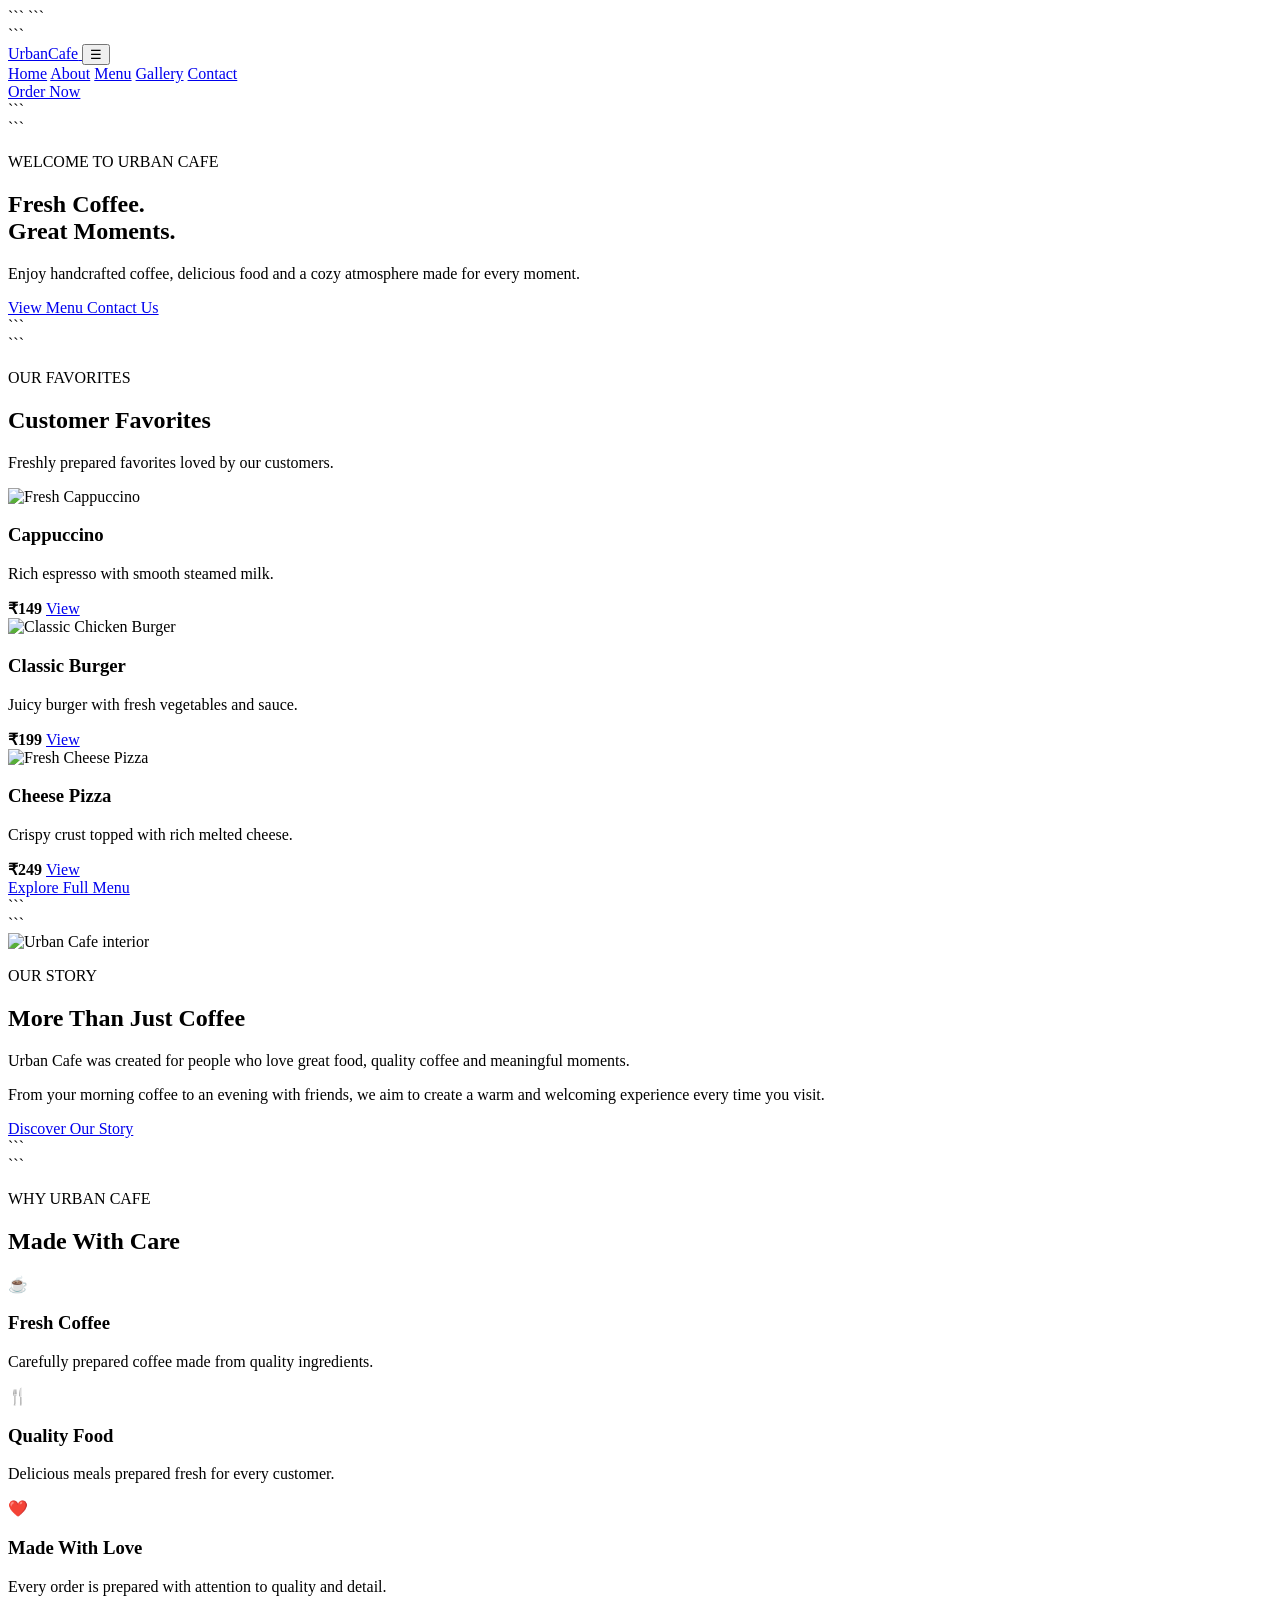
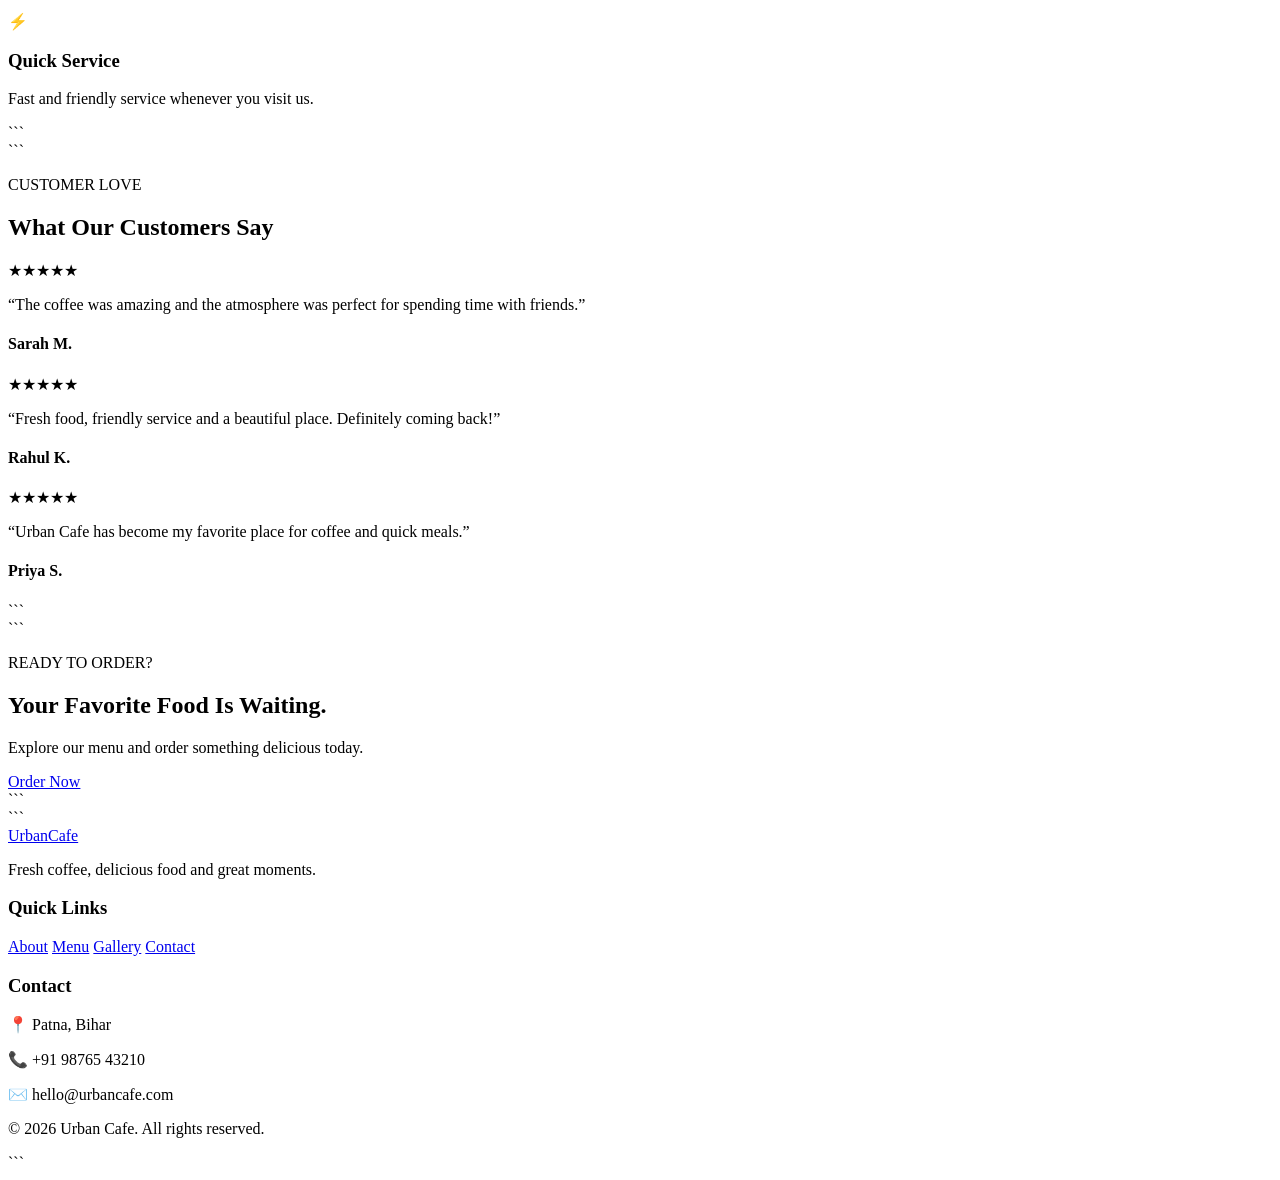
==== index.html @ 661bd41a "Initial Urban Cafe website" ====
<!DOCTYPE html>

<html lang="en">

<head>

```
<meta charset="UTF-8">

<meta name="viewport" content="width=device-width, initial-scale=1.0">

<meta name="description"
      content="Urban Cafe - Fresh coffee, delicious food and great moments. Explore our menu and order your favorite food.">

<meta name="keywords"
      content="cafe, coffee shop, restaurant, food, coffee, urban cafe">

<meta name="author" content="Urban Cafe">

<title>Urban Cafe | Fresh Coffee & Great Food</title>

<link rel="stylesheet" href="css/style.css">
```

</head>

<body>

<!-- =========================
     HEADER
========================= -->

<header class="header">

```
<div class="container navbar">

    <a href="index.html" class="logo">
        Urban<span>Cafe</span>
    </a>

    <button class="menu-toggle" id="menu-toggle">
    ☰
</button>

    <nav class="nav" id="main-nav">

        <a href="index.html">Home</a>

        <a href="about.html">About</a>

        <a href="menu.html">Menu</a>

        <a href="gallery.html">Gallery</a>

        <a href="contact.html">Contact</a>

    </nav>


    <a href="order.html" class="order-btn">
        Order Now
    </a>

</div>
```

</header>

<!-- =========================
     MAIN
========================= -->

<main>

<!-- =========================
     HERO
========================= -->

<section class="hero">

```
<div class="container hero-content">

    <div class="hero-text">

        <p class="subtitle">
            WELCOME TO URBAN CAFE
        </p>


        <h1>
            Fresh Coffee.
            <br>
            Great Moments.
        </h1>


        <p>
            Enjoy handcrafted coffee, delicious food
            and a cozy atmosphere made for every moment.
        </p>


        <div class="hero-buttons">

            <a href="menu.html" class="primary-btn">
                View Menu
            </a>

            <a href="contact.html" class="secondary-btn">
                Contact Us
            </a>

        </div>

    </div>

</div>
```

</section>

<!-- =========================
     FEATURED PRODUCTS
========================= -->

<section class="section">

```
<div class="container">

    <div class="section-heading">

        <p class="section-subtitle">
            OUR FAVORITES
        </p>

        <h2>
            Customer Favorites
        </h2>

        <p>
            Freshly prepared favorites loved by our customers.
        </p>

    </div>


    <div class="product-grid">


        <!-- Product 1 -->

        <article class="product-card">

            <div class="product-image">

                <img
                    src="images/coffee.jpg"
                    alt="Fresh Cappuccino"
                >

            </div>


            <div class="product-content">

                <h3>
                    Cappuccino
                </h3>

                <p>
                    Rich espresso with smooth steamed milk.
                </p>

                <div class="product-bottom">

                    <strong>
                        ₹149
                    </strong>

                    <a href="menu.html">
                        View
                    </a>

                </div>

            </div>

        </article>



        <!-- Product 2 -->

        <article class="product-card">

            <div class="product-image">

                <img
                    src="images/burger.jpg"
                    alt="Classic Chicken Burger"
                >

            </div>


            <div class="product-content">

                <h3>
                    Classic Burger
                </h3>

                <p>
                    Juicy burger with fresh vegetables and sauce.
                </p>

                <div class="product-bottom">

                    <strong>
                        ₹199
                    </strong>

                    <a href="menu.html">
                        View
                    </a>

                </div>

            </div>

        </article>



        <!-- Product 3 -->

        <article class="product-card">

            <div class="product-image">

                <img
                    src="images/pizza.jpg"
                    alt="Fresh Cheese Pizza"
                >

            </div>


            <div class="product-content">

                <h3>
                    Cheese Pizza
                </h3>

                <p>
                    Crispy crust topped with rich melted cheese.
                </p>

                <div class="product-bottom">

                    <strong>
                        ₹249
                    </strong>

                    <a href="menu.html">
                        View
                    </a>

                </div>

            </div>

        </article>


    </div>


    <div class="center-button">

        <a href="menu.html" class="primary-dark-btn">
            Explore Full Menu
        </a>

    </div>

</div>
```

</section>

<!-- =========================
     ABOUT
========================= -->

<section class="about-section">

```
<div class="container about-grid">


    <div class="about-image">

        <img
            src="images/about-cafe.jpg"
            alt="Urban Cafe interior"
        >

    </div>


    <div class="about-content">

        <p class="section-subtitle">
            OUR STORY
        </p>

        <h2>
            More Than Just Coffee
        </h2>

        <p>
            Urban Cafe was created for people who love
            great food, quality coffee and meaningful moments.
        </p>

        <p>
            From your morning coffee to an evening with friends,
            we aim to create a warm and welcoming experience
            every time you visit.
        </p>


        <a href="about.html" class="primary-dark-btn">
            Discover Our Story
        </a>

    </div>

</div>
```

</section>

<!-- =========================
     WHY CHOOSE US
========================= -->

<section class="section">

```
<div class="container">


    <div class="section-heading">

        <p class="section-subtitle">
            WHY URBAN CAFE
        </p>

        <h2>
            Made With Care
        </h2>

    </div>


    <div class="features-grid">


        <div class="feature-card">

            <div class="feature-icon">
                ☕
            </div>

            <h3>
                Fresh Coffee
            </h3>

            <p>
                Carefully prepared coffee made from
                quality ingredients.
            </p>

        </div>



        <div class="feature-card">

            <div class="feature-icon">
                🍴
            </div>

            <h3>
                Quality Food
            </h3>

            <p>
                Delicious meals prepared fresh
                for every customer.
            </p>

        </div>



        <div class="feature-card">

            <div class="feature-icon">
                ❤️
            </div>

            <h3>
                Made With Love
            </h3>

            <p>
                Every order is prepared with attention
                to quality and detail.
            </p>

        </div>



        <div class="feature-card">

            <div class="feature-icon">
                ⚡
            </div>

            <h3>
                Quick Service
            </h3>

            <p>
                Fast and friendly service whenever
                you visit us.
            </p>

        </div>


    </div>

</div>
```

</section>

<!-- =========================
     TESTIMONIALS
========================= -->

<section class="testimonial-section">

```
<div class="container">


    <div class="section-heading">

        <p class="section-subtitle">
            CUSTOMER LOVE
        </p>

        <h2>
            What Our Customers Say
        </h2>

    </div>


    <div class="testimonial-grid">


        <article class="testimonial-card">

            <div class="stars">
                ★★★★★
            </div>

            <p>
                “The coffee was amazing and the atmosphere
                was perfect for spending time with friends.”
            </p>

            <h4>
                Sarah M.
            </h4>

        </article>



        <article class="testimonial-card">

            <div class="stars">
                ★★★★★
            </div>

            <p>
                “Fresh food, friendly service and a beautiful
                place. Definitely coming back!”
            </p>

            <h4>
                Rahul K.
            </h4>

        </article>



        <article class="testimonial-card">

            <div class="stars">
                ★★★★★
            </div>

            <p>
                “Urban Cafe has become my favorite place
                for coffee and quick meals.”
            </p>

            <h4>
                Priya S.
            </h4>

        </article>


    </div>

</div>
```

</section>

<!-- =========================
     CTA
========================= -->

<section class="cta-section">

```
<div class="container cta-content">

    <p class="section-subtitle">
        READY TO ORDER?
    </p>

    <h2>
        Your Favorite Food Is Waiting.
    </h2>

    <p>
        Explore our menu and order something delicious today.
    </p>

    <a href="order.html" class="primary-btn">
        Order Now
    </a>

</div>
```

</section>

</main>

<!-- =========================
     FOOTER
========================= -->

<footer class="footer">

```
<div class="container footer-grid">


    <div>

        <a href="index.html" class="logo">
            Urban<span>Cafe</span>
        </a>

        <p>
            Fresh coffee, delicious food and great moments.
        </p>

    </div>


    <div>

        <h3>
            Quick Links
        </h3>

        <a href="about.html">About</a>

        <a href="menu.html">Menu</a>

        <a href="gallery.html">Gallery</a>

        <a href="contact.html">Contact</a>

    </div>


    <div>

        <h3>
            Contact
        </h3>

        <p>
            📍 Patna, Bihar
        </p>

        <p>
            📞 +91 98765 43210
        </p>

        <p>
            ✉️ hello@urbancafe.com
        </p>

    </div>


</div>


<div class="footer-bottom">

    <p>
        © 2026 Urban Cafe. All rights reserved.
    </p>

</div>
```

</footer>

<script src="js/main.js"></script>

</body>

</html>
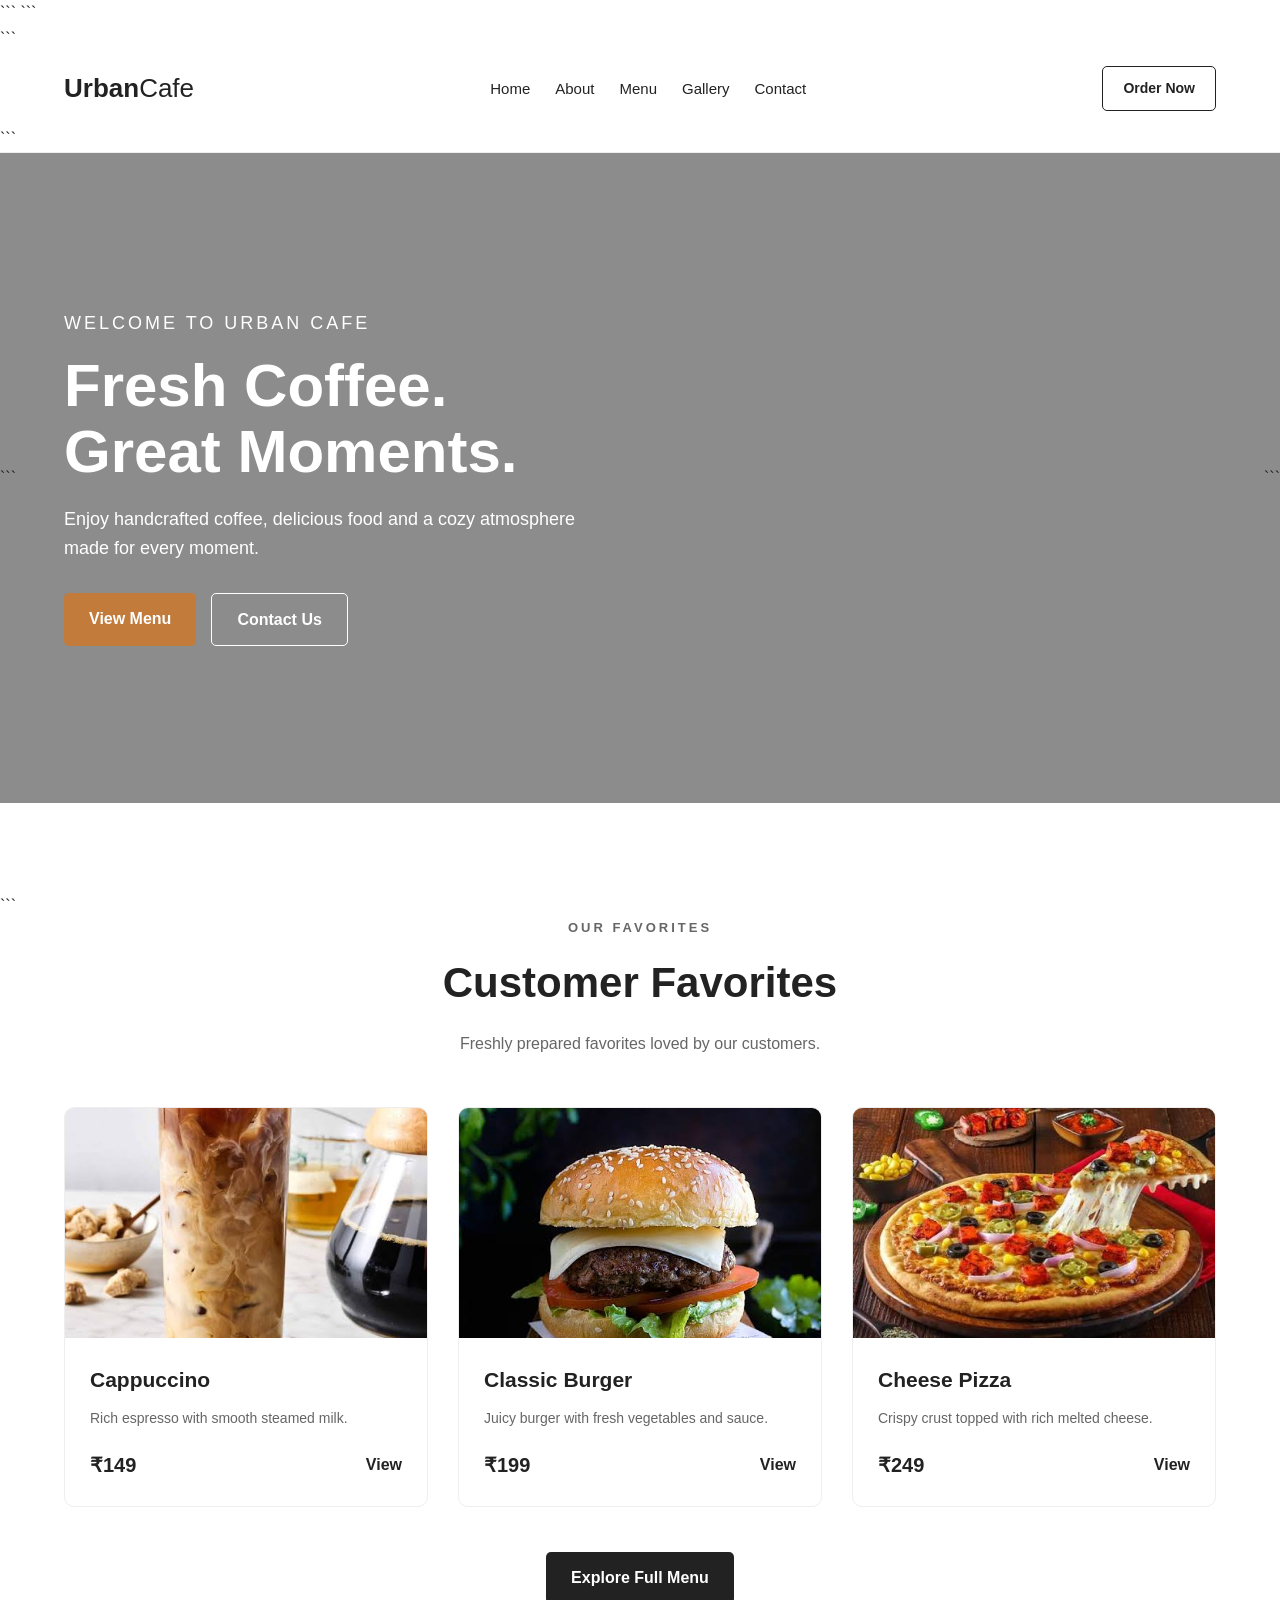
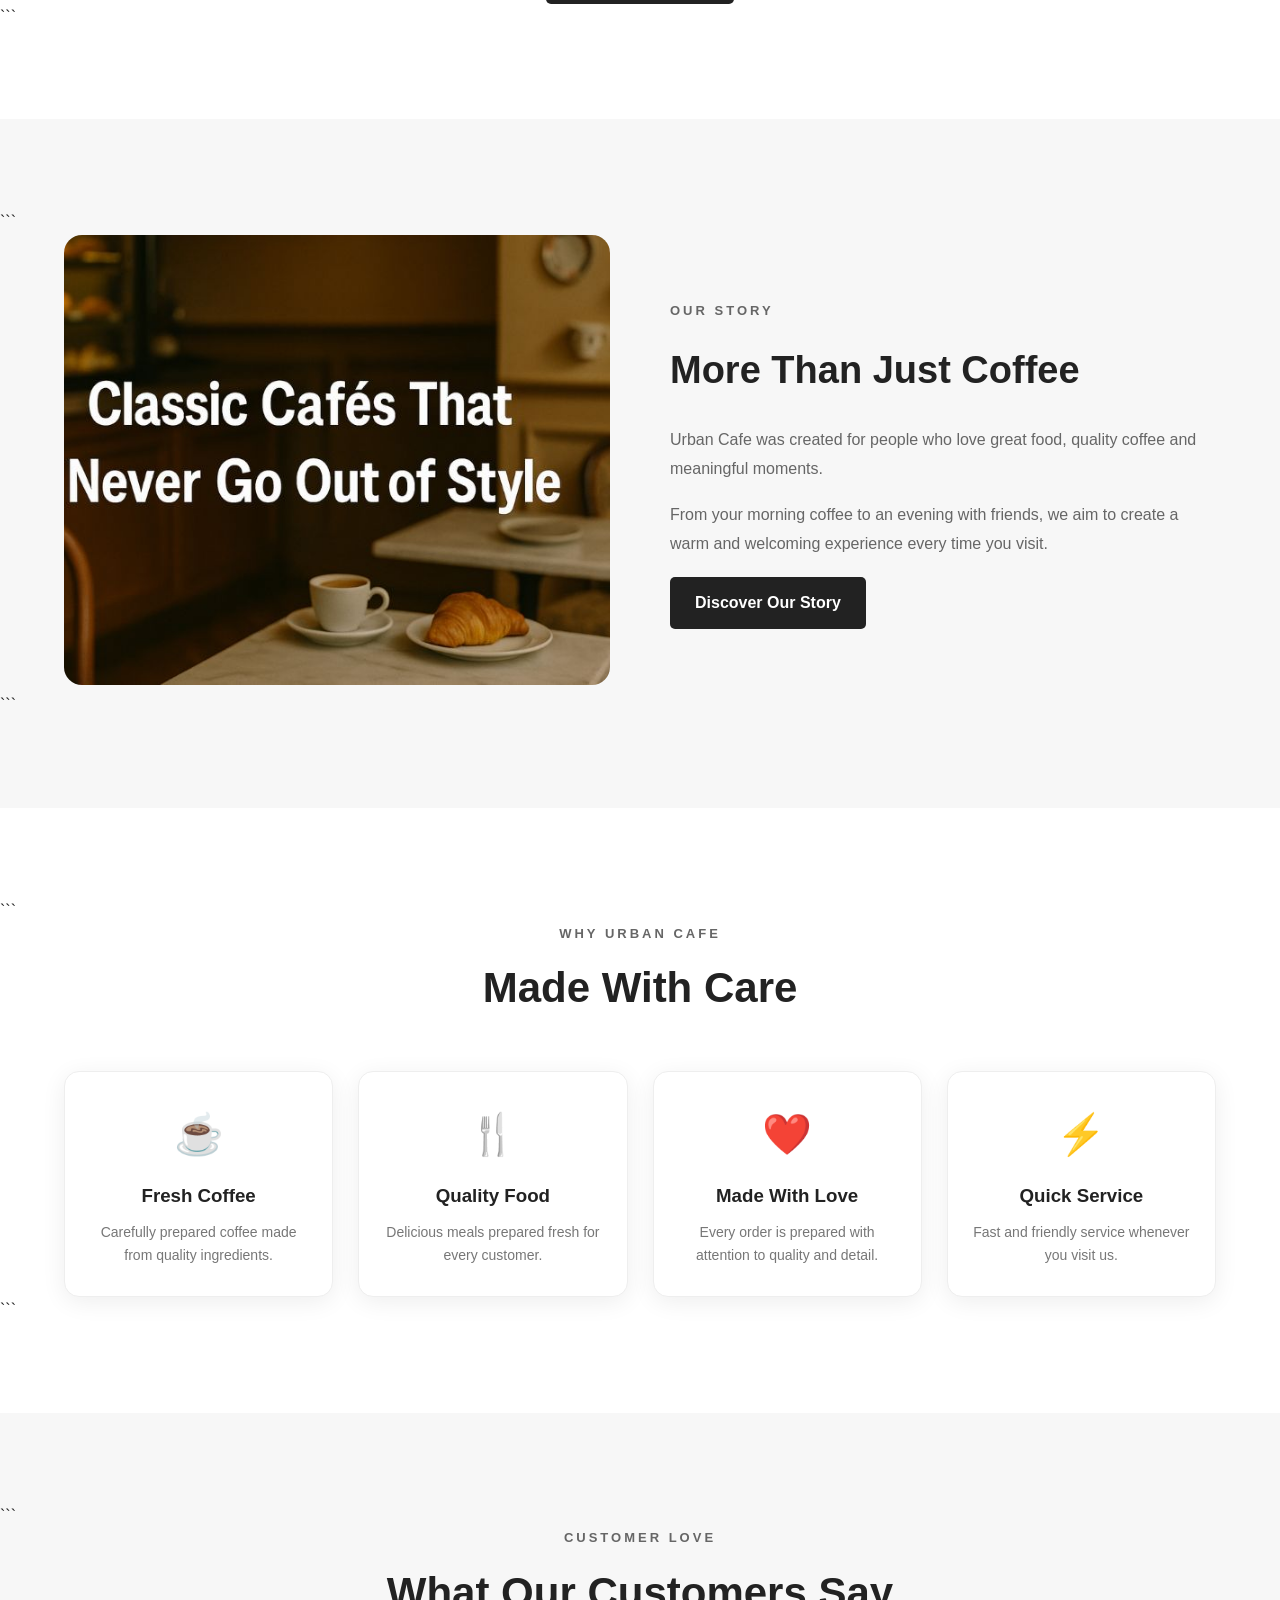
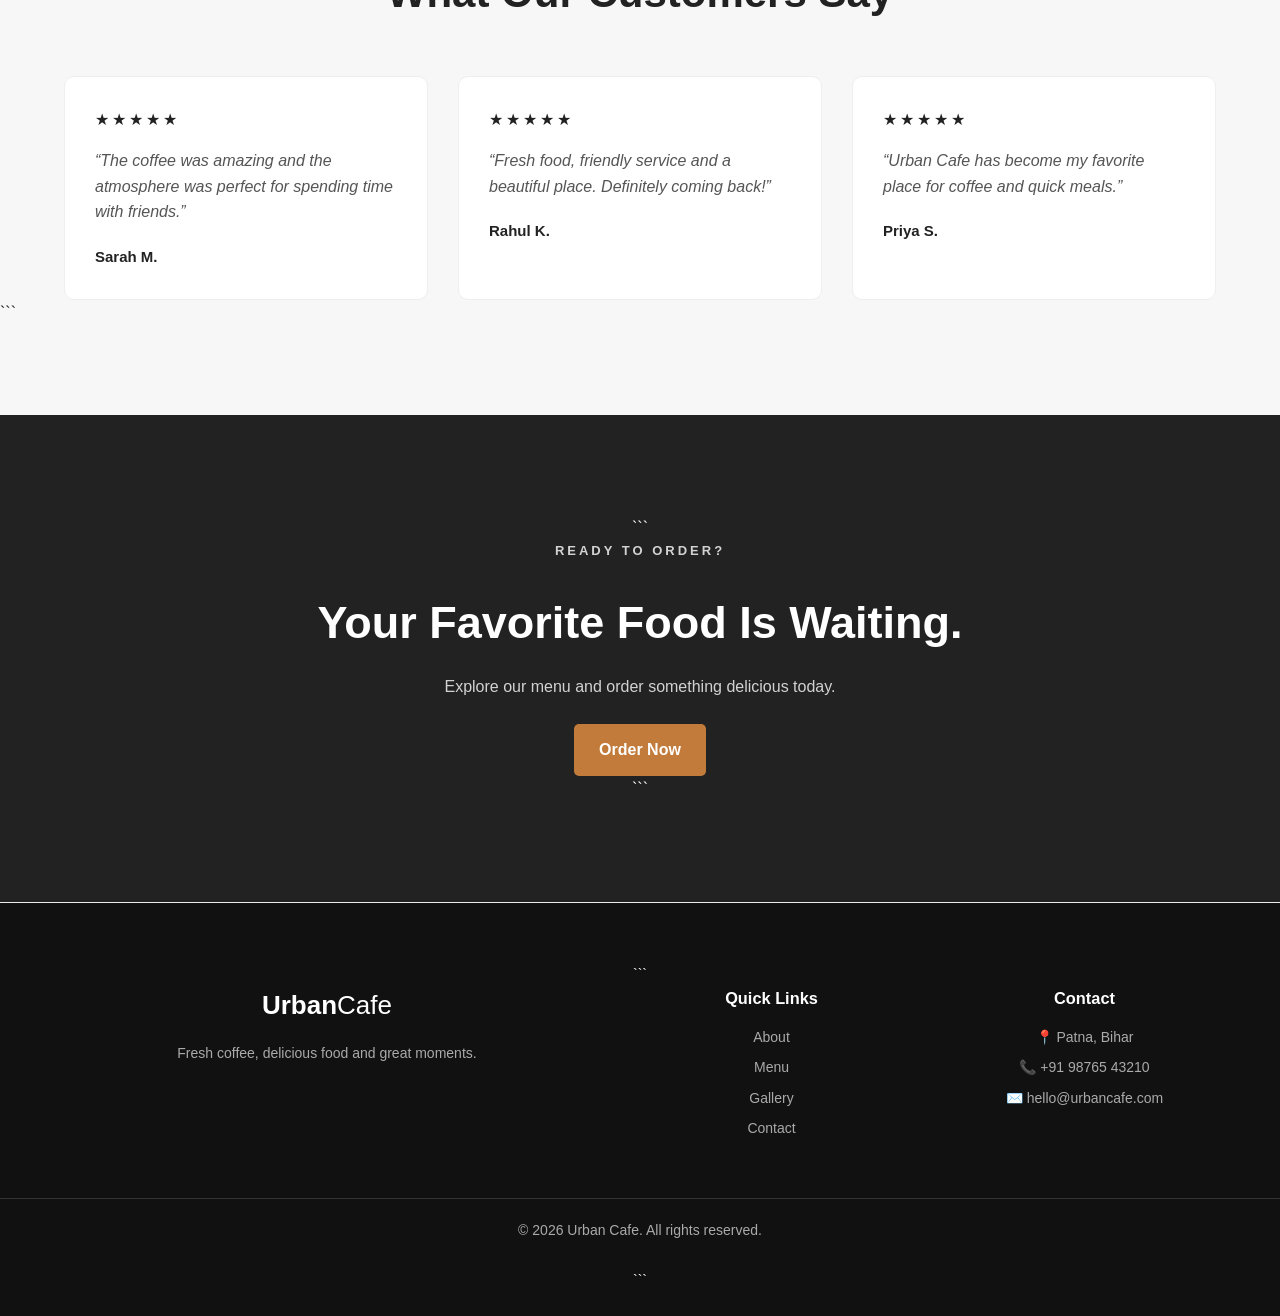
==== commit 36664a69: "Fix CSS and image paths" ====
--- a/index.html
+++ b/index.html
@@ -19,7 +19,7 @@
 
 <title>Urban Cafe | Fresh Coffee & Great Food</title>
 
-<link rel="stylesheet" href="css/style.css">
+<link rel="stylesheet" href="CSS/style.css">
 ```
 
 </head>
@@ -157,7 +157,7 @@
             <div class="product-image">
 
                 <img
-                    src="images/coffee.jpg"
+                    src="Images/coffee.jpg"
                     alt="Fresh Cappuccino"
                 >
 
@@ -199,7 +199,7 @@
             <div class="product-image">
 
                 <img
-                    src="images/burger.jpg"
+                    src="Images/burger.jpg"
                     alt="Classic Chicken Burger"
                 >
 
@@ -241,7 +241,7 @@
             <div class="product-image">
 
                 <img
-                    src="images/pizza.jpg"
+                    src="Images/pizza.jpg"
                     alt="Fresh Cheese Pizza"
                 >
 
@@ -304,7 +304,7 @@
     <div class="about-image">
 
         <img
-            src="images/about-cafe.jpg"
+            src="Images/about-cafe.jpg"
             alt="Urban Cafe interior"
         >
 
--- a/CSS/style.css
+++ b/CSS/style.css
@@ -0,0 +1,1897 @@
+/* =========================
+   RESET
+========================= */
+
+* {
+    margin: 0;
+    padding: 0;
+    box-sizing: border-box;
+}
+
+html {
+    scroll-behavior: smooth;
+}
+
+body {
+    font-family: Arial, sans-serif;
+    background: #fff;
+    color: #222;
+    line-height: 1.6;
+}
+
+a {
+    text-decoration: none;
+    color: inherit;
+}
+
+
+/* =========================
+   CONTAINER
+========================= */
+
+.container {
+    width: 90%;
+    max-width: 1200px;
+    margin: auto;
+}
+
+
+/* =========================
+   HEADER
+========================= */
+
+.header {
+    width: 100%;
+    background: #ffffff;
+    border-bottom: 1px solid #eeeeee;
+}
+
+.navbar {
+    min-height: 75px;
+
+    display: flex;
+    align-items: center;
+    justify-content: space-between;
+    gap: 30px;
+}
+
+
+/* LOGO */
+
+.logo {
+    font-size: 26px;
+    font-weight: 700;
+}
+
+.logo span {
+    font-weight: 400;
+}
+
+
+/* NAVIGATION */
+
+.nav {
+    display: flex;
+    gap: 25px;
+}
+
+.nav a {
+    font-size: 15px;
+    transition: 0.3s;
+}
+
+.nav a:hover {
+    opacity: 0.6;
+}
+
+
+/* ORDER BUTTON */
+
+.order-btn {
+    padding: 10px 20px;
+    border: 1px solid #222;
+    border-radius: 5px;
+
+    font-size: 14px;
+    font-weight: 600;
+
+    transition: 0.3s;
+}
+
+.order-btn:hover {
+    background: #222;
+    color: #fff;
+}
+
+
+/* =========================
+   HERO
+========================= */
+
+.hero {
+    min-height: 650px;
+
+    display: flex;
+    align-items: center;
+
+    background:
+        linear-gradient(
+            rgba(0, 0, 0, 0.45),
+            rgba(0, 0, 0, 0.45)
+        ),
+        url("../images/hero.jpg");
+
+    background-size: cover;
+    background-position: center;
+}
+
+.hero-content {
+    color: #fff;
+}
+
+.hero-text {
+    max-width: 650px;
+}
+
+.subtitle {
+    font-size: 14px;
+    letter-spacing: 3px;
+    margin-bottom: 15px;
+}
+
+.hero h1 {
+    font-size: 60px;
+    line-height: 1.1;
+    margin-bottom: 20px;
+}
+
+.hero p {
+    font-size: 18px;
+    max-width: 550px;
+}
+
+
+/* HERO BUTTONS */
+
+.hero-buttons {
+    margin-top: 30px;
+
+    display: flex;
+    gap: 15px;
+}
+
+.primary-btn,
+.secondary-btn {
+    display: inline-block;
+
+    padding: 13px 25px;
+
+    border-radius: 5px;
+
+    font-weight: 600;
+
+    transition: 0.3s;
+}
+
+.primary-btn {
+    background: #fff;
+    color: #222;
+}
+
+.secondary-btn {
+    border: 1px solid #fff;
+    color: #fff;
+}
+
+.primary-btn:hover {
+    opacity: 0.8;
+}
+
+.secondary-btn:hover {
+    background: #fff;
+    color: #222;
+}
+
+
+/* =========================
+   FOOTER
+========================= */
+
+.footer {
+    padding: 25px 0;
+
+    text-align: center;
+
+    border-top: 1px solid #eeeeee;
+
+    font-size: 14px;
+}
+
+
+/* =========================
+   MOBILE
+========================= */
+
+@media (max-width: 768px) {
+
+    .navbar {
+        flex-wrap: wrap;
+        padding: 15px 0;
+    }
+
+    .nav {
+        order: 3;
+        width: 100%;
+
+        justify-content: center;
+
+        gap: 15px;
+
+        flex-wrap: wrap;
+    }
+
+    .hero {
+        min-height: 550px;
+    }
+
+    .hero h1 {
+        font-size: 42px;
+    }
+
+    .hero p {
+        font-size: 16px;
+    }
+
+    .hero-buttons {
+        flex-direction: column;
+        align-items: flex-start;
+    }
+
+}
+
+/* =========================
+   GENERAL SECTIONS
+========================= */
+
+.section {
+    padding: 90px 0;
+}
+
+.section-heading {
+    text-align: center;
+    max-width: 650px;
+    margin: 0 auto 50px;
+}
+
+.section-subtitle {
+    font-size: 13px;
+    letter-spacing: 3px;
+    font-weight: 700;
+    margin-bottom: 10px;
+}
+
+.section-heading h2 {
+    font-size: 42px;
+    margin-bottom: 15px;
+}
+
+.section-heading p {
+    color: #666;
+}
+
+
+/* =========================
+   PRODUCTS
+========================= */
+
+.product-grid {
+    display: grid;
+
+    grid-template-columns: repeat(3, 1fr);
+
+    gap: 30px;
+}
+
+.product-card {
+    background: #fff;
+
+    border: 1px solid #eee;
+
+    border-radius: 10px;
+
+    overflow: hidden;
+
+    transition: 0.3s;
+}
+
+.product-card:hover {
+    transform: translateY(-5px);
+
+    box-shadow: 0 15px 35px rgba(0, 0, 0, 0.08);
+}
+
+.product-image {
+    height: 230px;
+
+    overflow: hidden;
+}
+
+.product-image img {
+    width: 100%;
+    height: 100%;
+
+    object-fit: cover;
+
+    transition: 0.4s;
+}
+
+.product-card:hover img {
+    transform: scale(1.05);
+}
+
+.product-content {
+    padding: 25px;
+}
+
+.product-content h3 {
+    margin-bottom: 10px;
+    font-size: 21px;
+}
+
+.product-content p {
+    color: #666;
+    font-size: 14px;
+}
+
+.product-bottom {
+    display: flex;
+
+    justify-content: space-between;
+
+    align-items: center;
+
+    margin-top: 20px;
+}
+
+.product-bottom strong {
+    font-size: 20px;
+}
+
+.product-bottom a {
+    font-weight: 600;
+}
+
+
+/* =========================
+   BUTTON
+========================= */
+
+.center-button {
+    text-align: center;
+
+    margin-top: 45px;
+}
+
+.primary-dark-btn {
+    display: inline-block;
+
+    background: #222;
+
+    color: #fff;
+
+    padding: 13px 25px;
+
+    border-radius: 5px;
+
+    font-weight: 600;
+
+    transition: 0.3s;
+}
+
+.primary-dark-btn:hover {
+    opacity: 0.8;
+}
+
+
+/* =========================
+   ABOUT
+========================= */
+
+.about-section {
+    padding: 90px 0;
+
+    background: #f7f7f7;
+}
+
+.about-grid {
+    display: grid;
+
+    grid-template-columns: 1fr 1fr;
+
+    gap: 60px;
+
+    align-items: center;
+}
+
+.about-image img {
+    width: 100%;
+
+    height: 500px;
+
+    object-fit: cover;
+
+    border-radius: 10px;
+}
+
+.about-content h2 {
+    font-size: 42px;
+
+    margin-bottom: 20px;
+}
+
+.about-content p {
+    color: #666;
+
+    margin-bottom: 20px;
+}
+
+
+/* =========================
+   FEATURES
+========================= */
+
+.features-grid {
+    display: grid;
+
+    grid-template-columns: repeat(4, 1fr);
+
+    gap: 25px;
+}
+
+.feature-card {
+    text-align: center;
+
+    padding: 35px 20px;
+
+    border: 1px solid #eee;
+
+    border-radius: 10px;
+
+    transition: 0.3s;
+}
+
+.feature-card:hover {
+    transform: translateY(-5px);
+
+    box-shadow: 0 10px 30px rgba(0, 0, 0, 0.06);
+}
+
+.feature-icon {
+    font-size: 35px;
+
+    margin-bottom: 15px;
+}
+
+.feature-card h3 {
+    margin-bottom: 10px;
+}
+
+.feature-card p {
+    color: #666;
+
+    font-size: 14px;
+}
+
+
+/* =========================
+   TESTIMONIALS
+========================= */
+
+.testimonial-section {
+    padding: 90px 0;
+
+    background: #f7f7f7;
+}
+
+.testimonial-grid {
+    display: grid;
+
+    grid-template-columns: repeat(3, 1fr);
+
+    gap: 30px;
+}
+
+.testimonial-card {
+    background: #fff;
+
+    padding: 30px;
+
+    border-radius: 10px;
+
+    border: 1px solid #eee;
+}
+
+.stars {
+    margin-bottom: 15px;
+
+    letter-spacing: 3px;
+}
+
+.testimonial-card p {
+    color: #555;
+
+    font-style: italic;
+
+    margin-bottom: 20px;
+}
+
+.testimonial-card h4 {
+    font-size: 15px;
+}
+
+
+/* =========================
+   CTA
+========================= */
+
+.cta-section {
+    padding: 100px 20px;
+
+    text-align: center;
+
+    background: #222;
+
+    color: #fff;
+}
+
+.cta-content {
+    max-width: 700px;
+}
+
+.cta-section h2 {
+    font-size: 45px;
+
+    margin-bottom: 15px;
+}
+
+.cta-section p {
+    margin-bottom: 25px;
+
+    opacity: 0.8;
+}
+
+
+/* =========================
+   FOOTER
+========================= */
+
+.footer {
+    padding-top: 60px;
+
+    background: #111;
+
+    color: #fff;
+}
+
+.footer-grid {
+    display: grid;
+
+    grid-template-columns: 2fr 1fr 1fr;
+
+    gap: 50px;
+
+    padding-bottom: 50px;
+}
+
+.footer .logo {
+    display: inline-block;
+
+    margin-bottom: 15px;
+}
+
+.footer p {
+    color: #aaa;
+
+    margin-bottom: 8px;
+
+    font-size: 14px;
+}
+
+.footer h3 {
+    margin-bottom: 15px;
+}
+
+.footer-grid > div > a:not(.logo) {
+    display: block;
+
+    color: #aaa;
+
+    margin-bottom: 8px;
+
+    font-size: 14px;
+}
+
+.footer-bottom {
+    padding: 20px;
+
+    text-align: center;
+
+    border-top: 1px solid #333;
+}
+
+
+/* =========================
+   RESPONSIVE
+========================= */
+
+@media (max-width: 900px) {
+
+    .product-grid {
+        grid-template-columns: repeat(2, 1fr);
+    }
+
+    .features-grid {
+        grid-template-columns: repeat(2, 1fr);
+    }
+
+    .about-grid {
+        grid-template-columns: 1fr;
+    }
+
+    .testimonial-grid {
+        grid-template-columns: 1fr;
+    }
+
+    .footer-grid {
+        grid-template-columns: 1fr 1fr;
+    }
+
+}
+
+
+@media (max-width: 600px) {
+
+    .section {
+        padding: 65px 0;
+    }
+
+    .section-heading h2 {
+        font-size: 32px;
+    }
+
+    .product-grid {
+        grid-template-columns: 1fr;
+    }
+
+    .features-grid {
+        grid-template-columns: 1fr;
+    }
+
+    .about-image img {
+        height: 350px;
+    }
+
+    .about-content h2 {
+        font-size: 32px;
+    }
+
+    .cta-section h2 {
+        font-size: 32px;
+    }
+
+    .footer-grid {
+        grid-template-columns: 1fr;
+    }
+
+}
+
+/* =========================
+   MENU PAGE
+========================= */
+
+.menu-section {
+    padding: 90px 0;
+    background: #fafafa;
+}
+
+
+/* CATEGORY BUTTONS */
+
+.category-buttons {
+    display: flex;
+
+    justify-content: center;
+
+    flex-wrap: wrap;
+
+    gap: 12px;
+
+    margin-bottom: 50px;
+}
+
+.category-btn {
+    padding: 11px 22px;
+
+    border: 1px solid #ddd;
+
+    background: #fff;
+
+    border-radius: 5px;
+
+    cursor: pointer;
+
+    font-size: 14px;
+
+    transition: 0.3s;
+}
+
+.category-btn:hover,
+.category-btn.active {
+    background: #222;
+
+    color: #fff;
+
+    border-color: #222;
+}
+
+
+/* MENU GRID */
+
+.menu-grid {
+    display: grid;
+
+    grid-template-columns:
+        repeat(4, 1fr);
+
+    gap: 25px;
+}
+
+
+/* MENU CARD */
+
+.menu-card {
+    background: #fff;
+
+    border: 1px solid #eee;
+
+    border-radius: 10px;
+
+    overflow: hidden;
+
+    transition: 0.3s;
+}
+
+.menu-card:hover {
+    transform: translateY(-5px);
+
+    box-shadow:
+        0 15px 35px
+        rgba(0, 0, 0, 0.08);
+}
+
+.menu-card img {
+    width: 100%;
+
+    height: 220px;
+
+    object-fit: cover;
+}
+
+.menu-card-content {
+    padding: 20px;
+}
+
+.menu-card-content h3 {
+    margin-bottom: 8px;
+}
+
+.menu-card-content p {
+    color: #666;
+
+    font-size: 14px;
+
+    min-height: 45px;
+}
+
+
+/* PRICE */
+
+.menu-price {
+    display: flex;
+
+    align-items: center;
+
+    justify-content: space-between;
+
+    margin-top: 20px;
+}
+
+.menu-price strong {
+    font-size: 19px;
+}
+
+
+/* ADD CART */
+
+.add-cart {
+    border: none;
+
+    background: #222;
+
+    color: #fff;
+
+    padding: 9px 15px;
+
+    border-radius: 5px;
+
+    cursor: pointer;
+
+    transition: 0.3s;
+}
+
+.add-cart:hover {
+    opacity: 0.75;
+}
+
+
+/* =========================
+   CART
+========================= */
+
+.cart-summary {
+    max-width: 700px;
+
+    margin: 70px auto 0;
+
+    padding: 30px;
+
+    background: #fff;
+
+    border: 1px solid #eee;
+
+    border-radius: 10px;
+}
+
+.cart-summary h2 {
+    margin-bottom: 25px;
+}
+
+#cart-items {
+    border-top: 1px solid #eee;
+
+    border-bottom: 1px solid #eee;
+
+    padding: 15px 0;
+
+    margin-bottom: 20px;
+}
+
+.cart-item {
+    display: flex;
+
+    align-items: center;
+
+    justify-content: space-between;
+
+    gap: 15px;
+
+    padding: 12px 0;
+
+    border-bottom: 1px solid #eee;
+}
+
+.cart-item:last-child {
+    border-bottom: none;
+}
+
+.cart-item-info {
+    flex: 1;
+}
+
+.cart-item-info h4 {
+    margin-bottom: 4px;
+}
+
+.cart-item-info p {
+    color: #666;
+
+    font-size: 13px;
+}
+
+.cart-controls {
+    display: flex;
+
+    align-items: center;
+
+    gap: 8px;
+}
+
+.cart-controls button {
+    width: 30px;
+
+    height: 30px;
+
+    border: 1px solid #ddd;
+
+    background: #fff;
+
+    cursor: pointer;
+
+    border-radius: 4px;
+}
+
+.remove-item {
+    color: #c00;
+
+    border: none !important;
+
+    background: transparent !important;
+}
+
+
+/* TOTAL */
+
+.cart-total {
+    display: flex;
+
+    justify-content: space-between;
+
+    font-size: 20px;
+
+    margin-bottom: 20px;
+}
+
+
+/* CART BUTTONS */
+
+.clear-cart-btn,
+.checkout-btn {
+    display: inline-block;
+
+    padding: 11px 20px;
+
+    border-radius: 5px;
+
+    cursor: pointer;
+
+    font-weight: 600;
+}
+
+.clear-cart-btn {
+    border: 1px solid #ddd;
+
+    background: #fff;
+}
+
+.checkout-btn {
+    background: #222;
+
+    color: #fff;
+
+    margin-left: 10px;
+}
+
+
+/* CART COUNT */
+
+#cart-count {
+    display: inline-flex;
+
+    justify-content: center;
+
+    align-items: center;
+
+    min-width: 20px;
+
+    height: 20px;
+
+    padding: 0 5px;
+
+    margin-left: 4px;
+
+    background: #222;
+
+    color: #fff;
+
+    border-radius: 50%;
+
+    font-size: 11px;
+}
+
+
+/* MOBILE */
+
+@media (max-width: 1000px) {
+
+    .menu-grid {
+        grid-template-columns:
+            repeat(2, 1fr);
+    }
+
+}
+
+
+@media (max-width: 600px) {
+
+    .menu-grid {
+        grid-template-columns: 1fr;
+    }
+
+    .cart-summary {
+        padding: 20px;
+    }
+
+    .cart-item {
+        flex-wrap: wrap;
+    }
+
+    .checkout-btn {
+        margin-left: 0;
+
+        margin-top: 10px;
+    }
+
+}
+
+/* =========================
+   ORDER PAGE
+========================= */
+
+.order-section {
+    padding: 80px 0;
+    background: #fafafa;
+    min-height: 70vh;
+}
+
+.section-heading {
+    text-align: center;
+    margin-bottom: 50px;
+}
+
+.section-heading h1 {
+    font-size: 42px;
+    margin: 10px 0;
+}
+
+.section-tag {
+    color: #c27b3a;
+    font-weight: 700;
+    letter-spacing: 2px;
+}
+
+.order-layout {
+    display: grid;
+    grid-template-columns: 1fr 1fr;
+    gap: 30px;
+}
+
+.order-form-box,
+.order-summary {
+    background: white;
+    padding: 30px;
+    border-radius: 15px;
+    box-shadow: 0 5px 25px rgba(0,0,0,0.08);
+}
+
+.order-form-box h2,
+.order-summary h2 {
+    margin-bottom: 25px;
+}
+
+.form-group {
+    margin-bottom: 20px;
+}
+
+.form-group label {
+    display: block;
+    margin-bottom: 8px;
+    font-weight: 600;
+}
+
+.form-group input,
+.form-group textarea,
+.form-group select {
+    width: 100%;
+    padding: 13px;
+    border: 1px solid #ddd;
+    border-radius: 8px;
+    font-size: 15px;
+    outline: none;
+}
+
+.form-group input:focus,
+.form-group textarea:focus,
+.form-group select:focus {
+    border-color: #c27b3a;
+}
+
+.order-item {
+    display: flex;
+    justify-content: space-between;
+    align-items: center;
+    padding: 15px 0;
+    border-bottom: 1px solid #eee;
+}
+
+.order-item p {
+    margin-top: 5px;
+    color: #777;
+    font-size: 14px;
+}
+
+.order-total {
+    display: flex;
+    justify-content: space-between;
+    font-size: 20px;
+    margin: 25px 0;
+    padding-top: 20px;
+    border-top: 2px solid #eee;
+}
+
+.empty-order {
+    text-align: center;
+    padding: 30px;
+    color: #777;
+}
+
+.active-nav {
+    color: #c27b3a !important;
+}
+
+
+/* Mobile */
+
+@media (max-width: 768px) {
+
+    .order-layout {
+        grid-template-columns: 1fr;
+    }
+
+    .section-heading h1 {
+        font-size: 32px;
+    }
+
+    .order-form-box,
+    .order-summary {
+        padding: 20px;
+    }
+
+}
+
+/* =========================
+   ABOUT PAGE
+========================= */
+
+.about-hero {
+    padding: 100px 20px;
+    text-align: center;
+    background: #f5eee7;
+}
+
+.about-hero h1 {
+    font-size: 48px;
+    margin: 15px 0;
+}
+
+.about-hero p:not(.section-tag) {
+    max-width: 650px;
+    margin: auto;
+    font-size: 18px;
+    color: #666;
+}
+
+
+/* OUR STORY */
+
+.about-story {
+    padding: 90px 0;
+}
+
+.about-story-grid {
+    display: grid;
+    grid-template-columns: 1fr 1fr;
+    gap: 60px;
+    align-items: center;
+}
+
+.about-image img {
+    width: 100%;
+    height: 450px;
+    object-fit: cover;
+    border-radius: 18px;
+}
+
+.about-content h2 {
+    font-size: 38px;
+    margin: 10px 0 25px;
+}
+
+.about-content p {
+    color: #666;
+    line-height: 1.8;
+    margin-bottom: 18px;
+}
+
+
+/* MISSION */
+
+.mission-section {
+    padding: 80px 20px;
+    background: #f5eee7;
+}
+
+.mission-box {
+    max-width: 850px;
+    text-align: center;
+}
+
+.mission-box h2 {
+    font-size: 36px;
+    margin: 15px 0;
+}
+
+.mission-box p:last-child {
+    color: #666;
+    line-height: 1.8;
+    font-size: 17px;
+}
+
+
+/* WHY CHOOSE US */
+
+.why-section {
+    padding: 90px 0;
+}
+
+.features-grid {
+    display: grid;
+    grid-template-columns: repeat(4, 1fr);
+    gap: 25px;
+}
+
+.feature-card {
+    padding: 30px 20px;
+    background: #fff;
+    text-align: center;
+    border-radius: 15px;
+    box-shadow: 0 5px 25px rgba(0, 0, 0, 0.07);
+    transition: 0.3s;
+}
+
+.feature-card:hover {
+    transform: translateY(-8px);
+}
+
+.feature-icon {
+    font-size: 40px;
+    margin-bottom: 15px;
+}
+
+.feature-card h3 {
+    margin-bottom: 10px;
+}
+
+.feature-card p {
+    color: #777;
+    line-height: 1.6;
+}
+
+
+/* MOBILE */
+
+@media (max-width: 900px) {
+
+    .about-story-grid {
+        grid-template-columns: 1fr;
+        gap: 35px;
+    }
+
+    .features-grid {
+        grid-template-columns: repeat(2, 1fr);
+    }
+
+    .about-hero h1 {
+        font-size: 38px;
+    }
+
+}
+
+
+@media (max-width: 600px) {
+
+    .features-grid {
+        grid-template-columns: 1fr;
+    }
+
+    .about-image img {
+        height: 300px;
+    }
+
+    .about-content h2 {
+        font-size: 30px;
+    }
+
+    .mission-box h2 {
+        font-size: 28px;
+    }
+
+}
+
+/* =========================
+   GALLERY PAGE
+========================= */
+
+.gallery-hero {
+    padding: 100px 20px;
+    text-align: center;
+    background: #f5eee7;
+}
+
+.gallery-hero h1 {
+    font-size: 48px;
+    margin: 15px 0;
+}
+
+.gallery-hero p:not(.section-tag) {
+    color: #666;
+    font-size: 18px;
+}
+
+
+/* GALLERY SECTION */
+
+.gallery-section {
+    padding: 80px 0;
+}
+
+
+/* FILTER BUTTONS */
+
+.gallery-filters {
+    display: flex;
+    justify-content: center;
+    gap: 12px;
+    margin-bottom: 40px;
+    flex-wrap: wrap;
+}
+
+.gallery-filter {
+    border: none;
+    padding: 11px 22px;
+    border-radius: 30px;
+    background: #eee;
+    cursor: pointer;
+    font-size: 15px;
+    transition: 0.3s;
+}
+
+.gallery-filter:hover {
+    transform: translateY(-2px);
+}
+
+.gallery-filter.active {
+    background: #c27b3a;
+    color: white;
+}
+
+
+/* IMAGE GRID */
+
+.gallery-grid {
+    display: grid;
+    grid-template-columns: repeat(3, 1fr);
+    gap: 20px;
+}
+
+.gallery-item {
+    position: relative;
+    height: 300px;
+    overflow: hidden;
+    border-radius: 15px;
+    cursor: pointer;
+}
+
+.gallery-item img {
+    width: 100%;
+    height: 100%;
+    object-fit: cover;
+    transition: transform 0.5s ease;
+}
+
+.gallery-item:hover img {
+    transform: scale(1.08);
+}
+
+
+/* OVERLAY */
+
+.gallery-overlay {
+    position: absolute;
+    left: 0;
+    right: 0;
+    bottom: 0;
+
+    padding: 25px 20px;
+
+    background: linear-gradient(
+        transparent,
+        rgba(0, 0, 0, 0.8)
+    );
+
+    color: white;
+
+    transform: translateY(10px);
+    opacity: 0;
+
+    transition: 0.3s;
+}
+
+.gallery-item:hover .gallery-overlay {
+    transform: translateY(0);
+    opacity: 1;
+}
+
+.gallery-overlay h3 {
+    margin-bottom: 5px;
+}
+
+.gallery-overlay p {
+    font-size: 14px;
+}
+
+
+/* RESPONSIVE */
+
+@media (max-width: 900px) {
+
+    .gallery-grid {
+        grid-template-columns: repeat(2, 1fr);
+    }
+
+    .gallery-hero h1 {
+        font-size: 38px;
+    }
+
+}
+
+
+@media (max-width: 600px) {
+
+    .gallery-grid {
+        grid-template-columns: 1fr;
+    }
+
+    .gallery-item {
+        height: 280px;
+    }
+
+    .gallery-hero {
+        padding: 70px 20px;
+    }
+
+}
+
+/* =========================
+   CONTACT PAGE
+========================= */
+
+.contact-hero {
+    padding: 100px 20px;
+    text-align: center;
+    background: #f5eee7;
+}
+
+.contact-hero h1 {
+    font-size: 48px;
+    margin: 15px 0;
+}
+
+.contact-hero p:not(.section-tag) {
+    color: #666;
+    font-size: 18px;
+}
+
+
+/* CONTACT SECTION */
+
+.contact-section {
+    padding: 90px 0;
+}
+
+.contact-grid {
+    display: grid;
+    grid-template-columns: 1fr 1fr;
+    gap: 60px;
+    align-items: start;
+}
+
+.contact-info h2 {
+    font-size: 38px;
+    margin: 10px 0 20px;
+}
+
+.contact-intro {
+    color: #666;
+    line-height: 1.8;
+    margin-bottom: 30px;
+    max-width: 500px;
+}
+
+
+/* CONTACT DETAILS */
+
+.contact-detail {
+    display: flex;
+    gap: 18px;
+    margin-bottom: 25px;
+    align-items: flex-start;
+}
+
+.contact-icon {
+    width: 50px;
+    height: 50px;
+    min-width: 50px;
+
+    display: flex;
+    align-items: center;
+    justify-content: center;
+
+    background: #f5eee7;
+    border-radius: 50%;
+
+    font-size: 22px;
+}
+
+.contact-detail h3 {
+    margin-bottom: 5px;
+}
+
+.contact-detail p {
+    color: #666;
+    margin: 3px 0;
+}
+
+
+/* CONTACT FORM */
+
+.contact-form-box {
+    background: white;
+    padding: 35px;
+
+    border-radius: 15px;
+
+    box-shadow:
+        0 5px 30px rgba(0, 0, 0, 0.08);
+}
+
+.contact-form-box h2 {
+    margin-bottom: 25px;
+    font-size: 28px;
+}
+
+.contact-form-box .form-group {
+    margin-bottom: 20px;
+}
+
+.contact-form-box label {
+    display: block;
+    margin-bottom: 8px;
+    font-weight: 600;
+}
+
+.contact-form-box input,
+.contact-form-box textarea {
+    width: 100%;
+
+    padding: 13px;
+
+    border: 1px solid #ddd;
+
+    border-radius: 8px;
+
+    font-family: inherit;
+    font-size: 15px;
+
+    outline: none;
+}
+
+.contact-form-box input:focus,
+.contact-form-box textarea:focus {
+    border-color: #c27b3a;
+}
+
+
+/* MAP */
+
+.map-section {
+    padding: 0 0 90px;
+}
+
+.map-container {
+    overflow: hidden;
+    border-radius: 15px;
+
+    box-shadow:
+        0 5px 25px rgba(0, 0, 0, 0.08);
+}
+
+.map-container iframe {
+    display: block;
+}
+
+
+/* MOBILE */
+
+@media (max-width: 900px) {
+
+    .contact-grid {
+        grid-template-columns: 1fr;
+        gap: 40px;
+    }
+
+    .contact-hero h1 {
+        font-size: 38px;
+    }
+
+}
+
+
+@media (max-width: 600px) {
+
+    .contact-hero {
+        padding: 70px 20px;
+    }
+
+    .contact-form-box {
+        padding: 25px 20px;
+    }
+
+    .contact-info h2 {
+        font-size: 30px;
+    }
+
+}
+
+
+/* =========================
+   MOBILE NAVIGATION
+========================= */
+
+.menu-toggle {
+    display: none;
+
+    background: transparent;
+    border: none;
+
+    font-size: 28px;
+    cursor: pointer;
+
+    color: #222;
+}
+
+
+/* MOBILE */
+
+@media (max-width: 768px) {
+
+    .navbar {
+        position: relative;
+    }
+
+    .menu-toggle {
+        display: block;
+    }
+
+    .navbar nav {
+        display: none;
+
+        position: absolute;
+
+        top: 100%;
+        left: 0;
+        right: 0;
+
+        background: white;
+
+        flex-direction: column;
+
+        padding: 20px;
+
+        box-shadow:
+            0 10px 25px rgba(0, 0, 0, 0.08);
+
+        z-index: 1000;
+    }
+
+    .navbar nav.show {
+        display: flex;
+    }
+
+    .navbar nav a {
+        padding: 12px 0;
+        border-bottom: 1px solid #eee;
+    }
+
+}
+
+/* =========================
+   BACK TO TOP
+========================= */
+
+#back-to-top {
+
+    position: fixed;
+
+    right: 25px;
+    bottom: 25px;
+
+    width: 45px;
+    height: 45px;
+
+    border: none;
+    border-radius: 50%;
+
+    background: #c27b3a;
+    color: white;
+
+    font-size: 22px;
+
+    cursor: pointer;
+
+    opacity: 0;
+    visibility: hidden;
+
+    transform: translateY(20px);
+
+    transition: 0.3s;
+
+    z-index: 999;
+}
+
+
+#back-to-top.show {
+
+    opacity: 1;
+    visibility: visible;
+
+    transform: translateY(0);
+
+}
+
+
+#back-to-top:hover {
+
+    transform: translateY(-5px);
+
+}
+
+
+/* =========================
+   SCROLL ANIMATION
+========================= */
+
+.reveal {
+
+    opacity: 0;
+
+    transform: translateY(30px);
+
+    transition:
+        opacity 0.7s ease,
+        transform 0.7s ease;
+
+}
+
+
+.reveal.visible {
+
+    opacity: 1;
+
+    transform: translateY(0);
+
+}
+
+html {
+    scroll-behavior: smooth;
+}
+
+/* =========================
+   BUTTON POLISH
+========================= */
+
+.btn {
+
+    display: inline-block;
+
+    padding: 13px 25px;
+
+    border-radius: 8px;
+
+    text-decoration: none;
+
+    font-weight: 600;
+
+    transition:
+        transform 0.3s ease,
+        box-shadow 0.3s ease;
+
+}
+
+
+.btn:hover {
+
+    transform: translateY(-3px);
+
+    box-shadow:
+        0 8px 20px rgba(0, 0, 0, 0.12);
+
+}
+
+
+.primary-btn {
+
+    background: #c27b3a;
+    color: white;
+
+}
+
+
+.primary-btn:hover {
+
+    background: #a9642e;
+
+}
+
+/* =========================
+   MOBILE MENU FIX
+========================= */
+
+.menu-toggle {
+    display: none;
+    border: none;
+    background: transparent;
+    font-size: 30px;
+    cursor: pointer;
+}
+
+
+@media (max-width: 768px) {
+
+    .navbar {
+        position: relative;
+    }
+
+    .menu-toggle {
+        display: block;
+    }
+
+    .navbar .nav {
+        display: none;
+
+        position: absolute;
+        top: 100%;
+        left: 0;
+
+        width: 100%;
+
+        flex-direction: column;
+
+        background: white;
+
+        padding: 20px;
+
+        box-shadow: 0 8px 20px rgba(0, 0, 0, 0.1);
+
+        z-index: 999;
+    }
+
+    .navbar .nav.show {
+        display: flex;
+    }
+
+    .navbar .nav a {
+        display: block;
+        padding: 12px 0;
+    }
+
+}
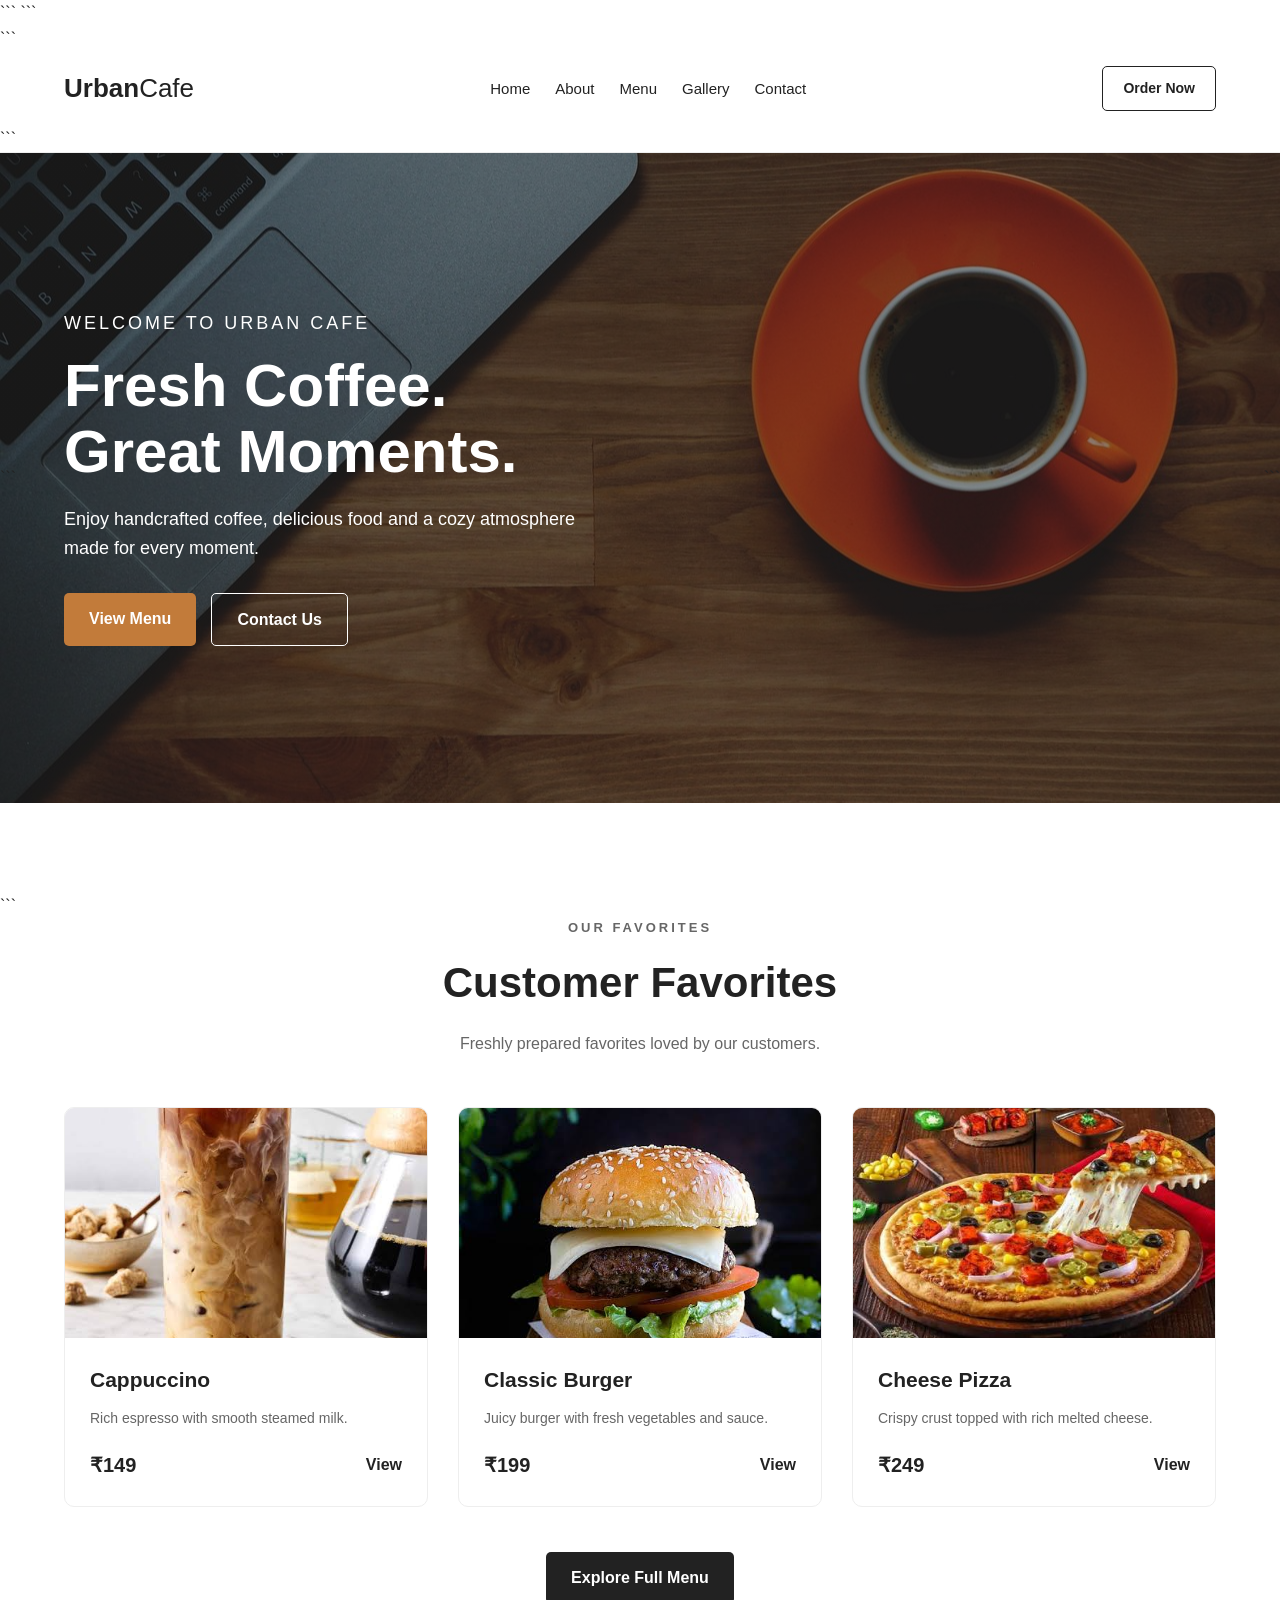
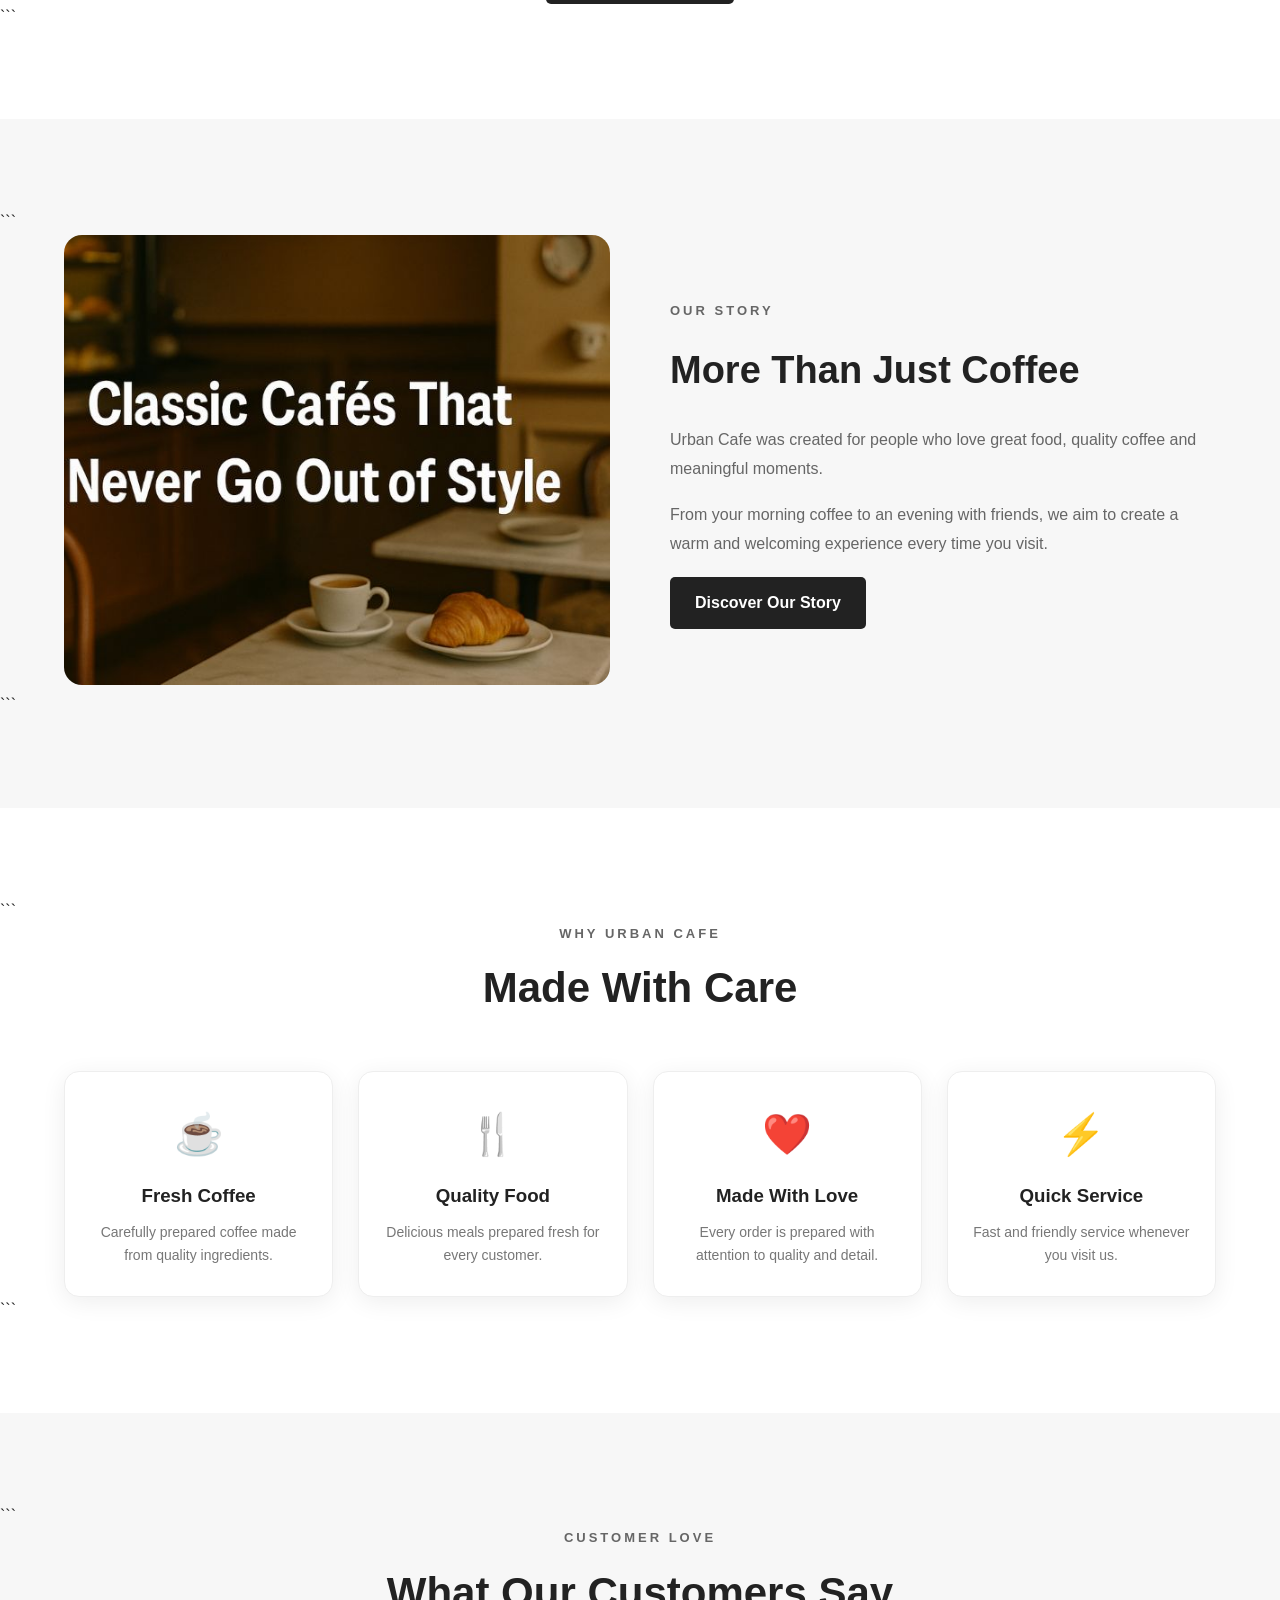
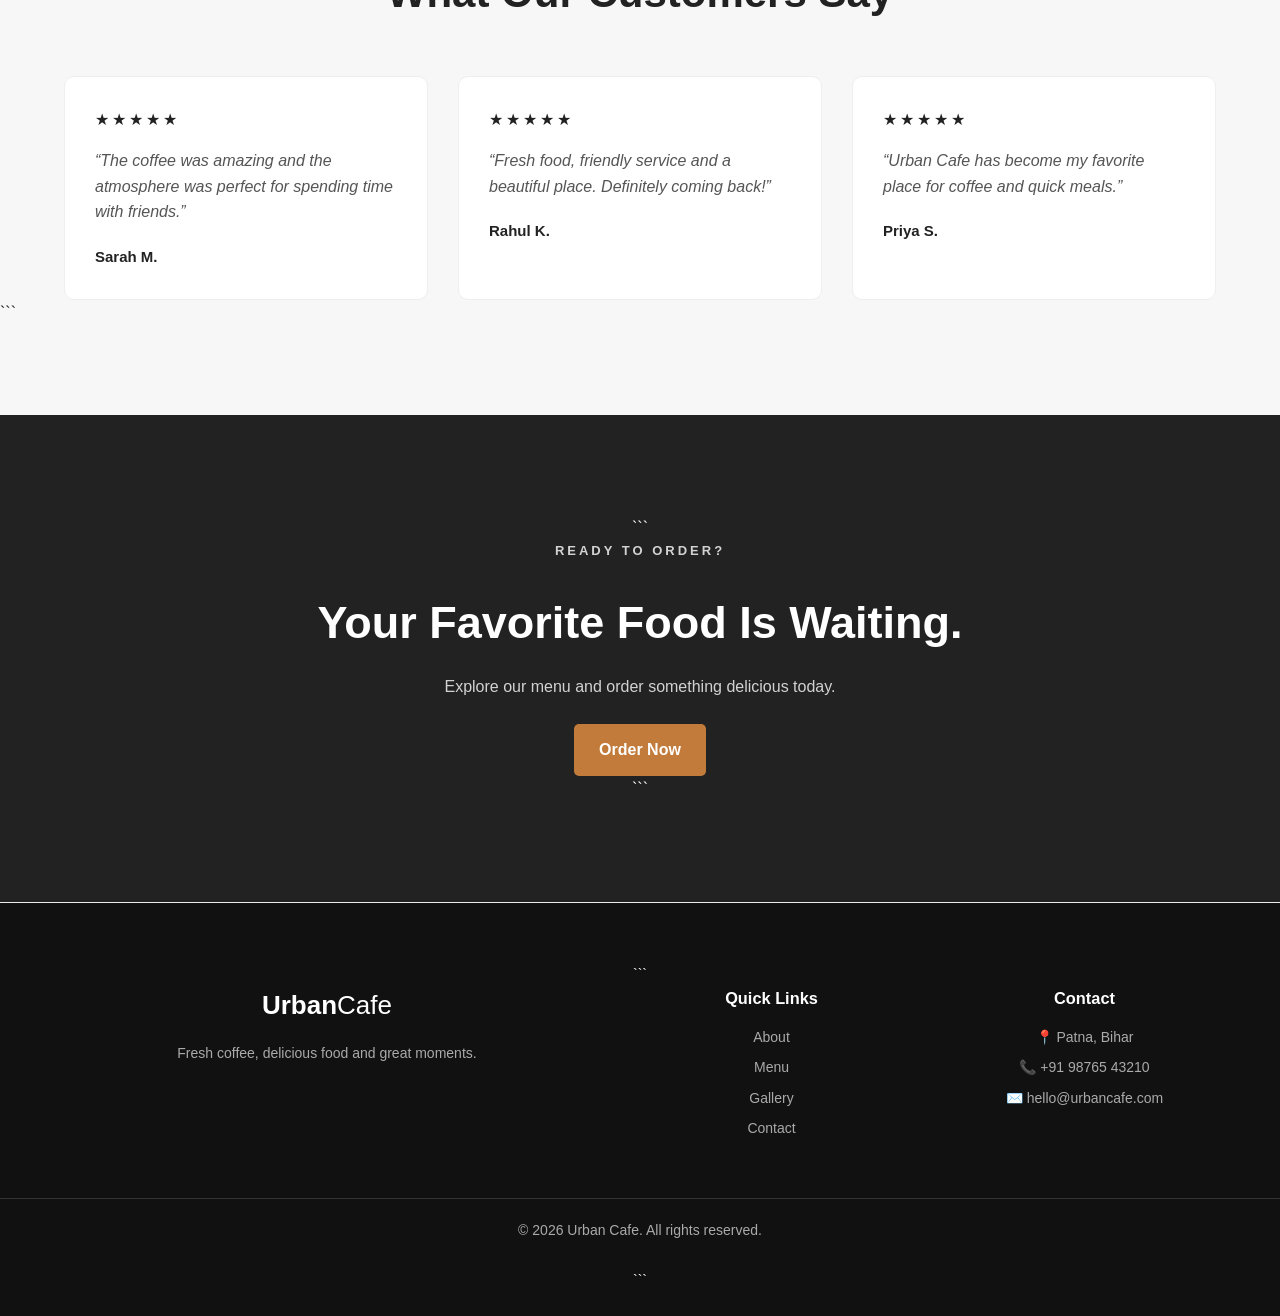
==== commit 46ffdb0d: "Improve SEO and website metadata" ====
--- a/index.html
+++ b/index.html
@@ -17,7 +17,21 @@
 
 <meta name="author" content="Urban Cafe">
 
-<title>Urban Cafe | Fresh Coffee & Great Food</title>
+<meta property="og:title" content="Urban Cafe | Fresh Coffee & Delicious Food">
+
+<meta
+    property="og:description"
+    content="Fresh coffee, delicious food and great moments at Urban Cafe."
+>
+
+<meta property="og:type" content="website">
+
+<meta property="og:image" content="images/hero.jpg">
+
+<title>Urban Cafe | Fresh Coffee & Delicious Food</title>
+
+<link rel="icon" type="image/png" href="Images/cafe-icon.png">
+
 
 <link rel="stylesheet" href="CSS/style.css">
 ```
--- a/CSS/style.css
+++ b/CSS/style.css
@@ -119,7 +119,7 @@
             rgba(0, 0, 0, 0.45),
             rgba(0, 0, 0, 0.45)
         ),
-        url("../images/hero.jpg");
+        url("../Images/hero.jpg");
 
     background-size: cover;
     background-position: center;
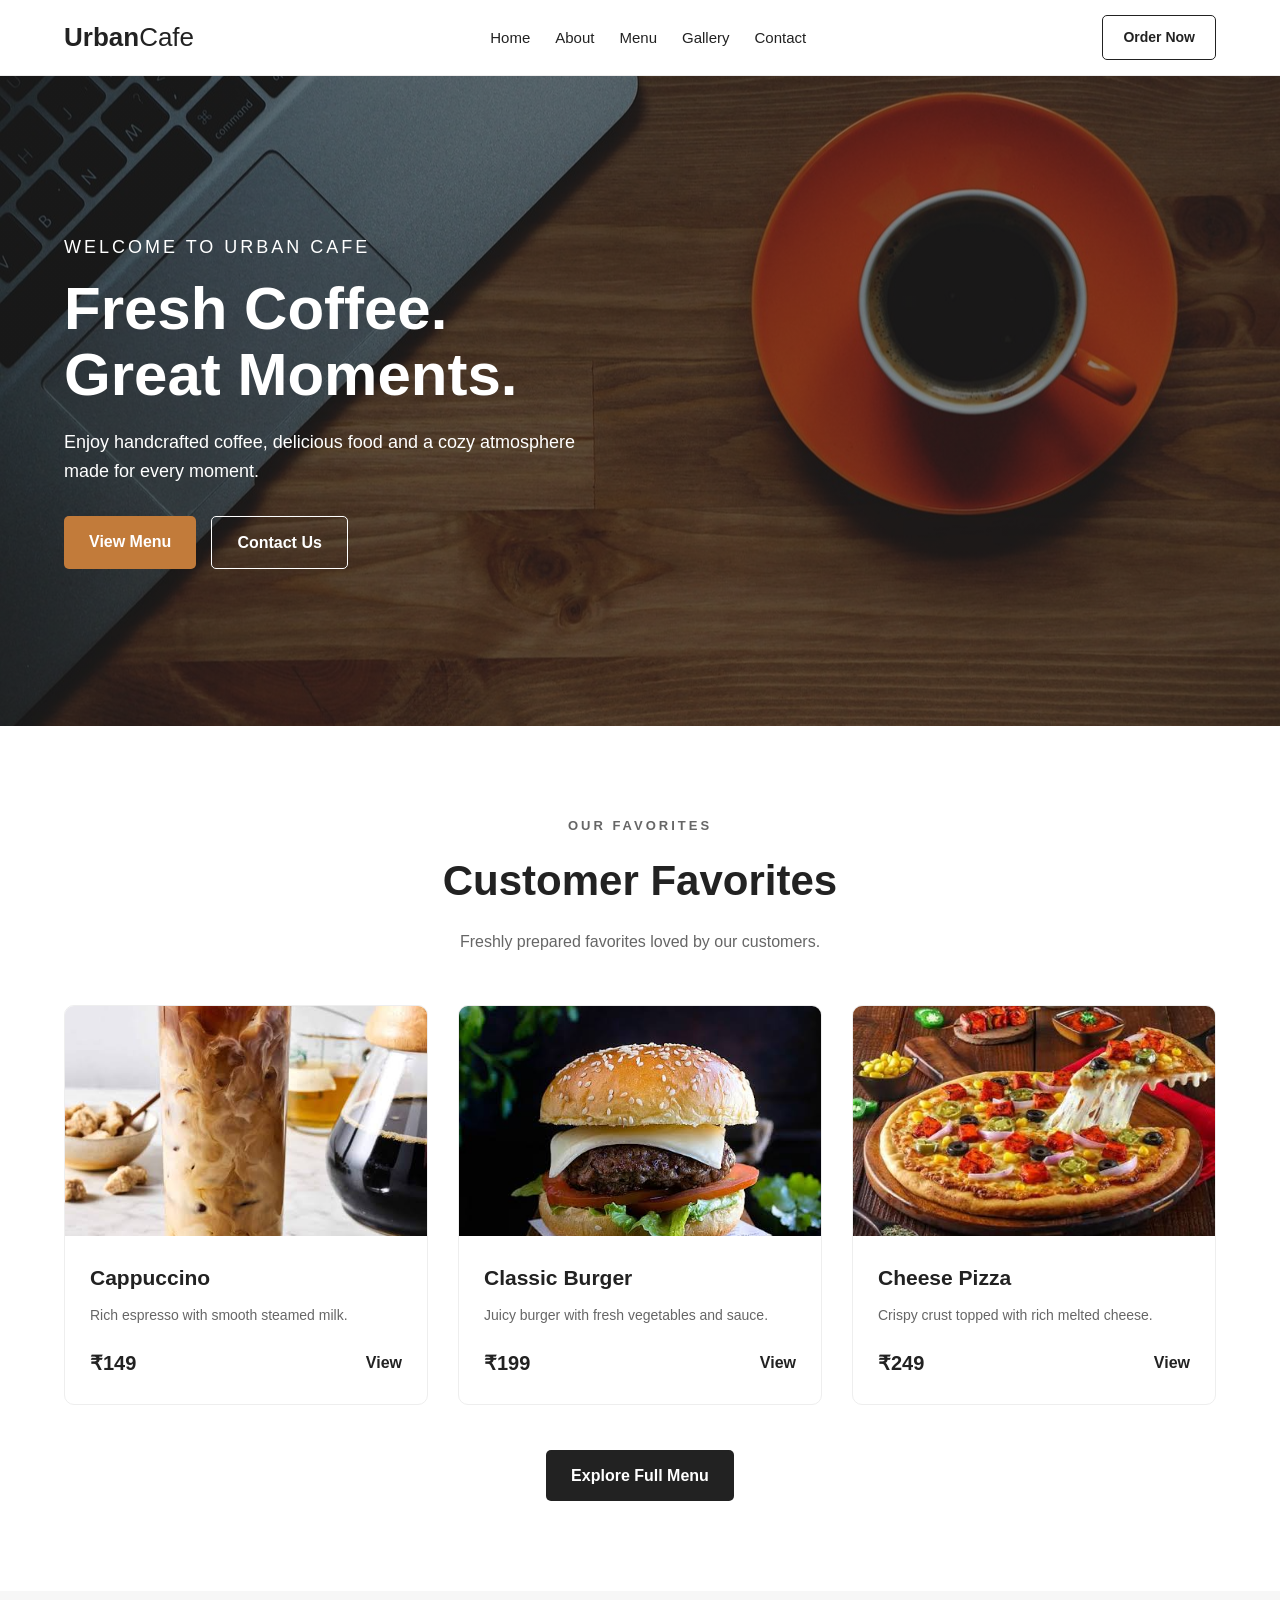
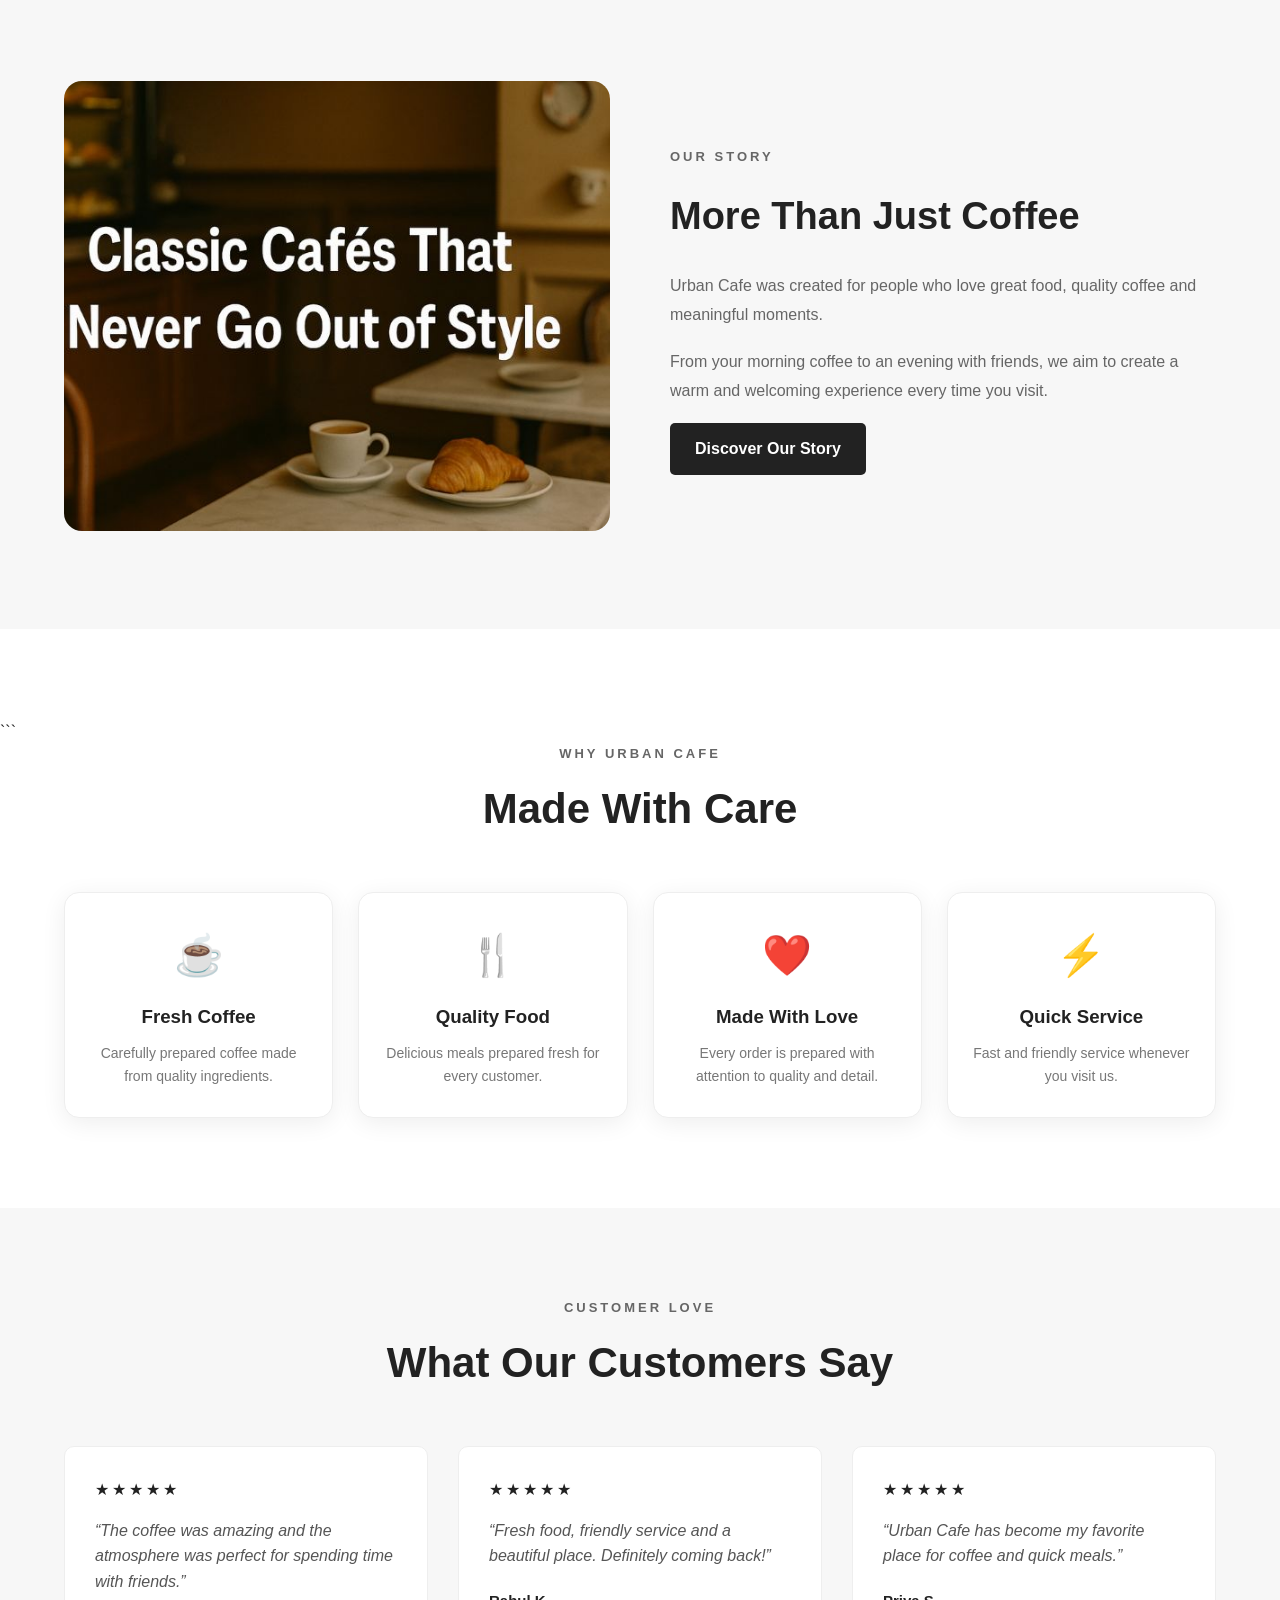
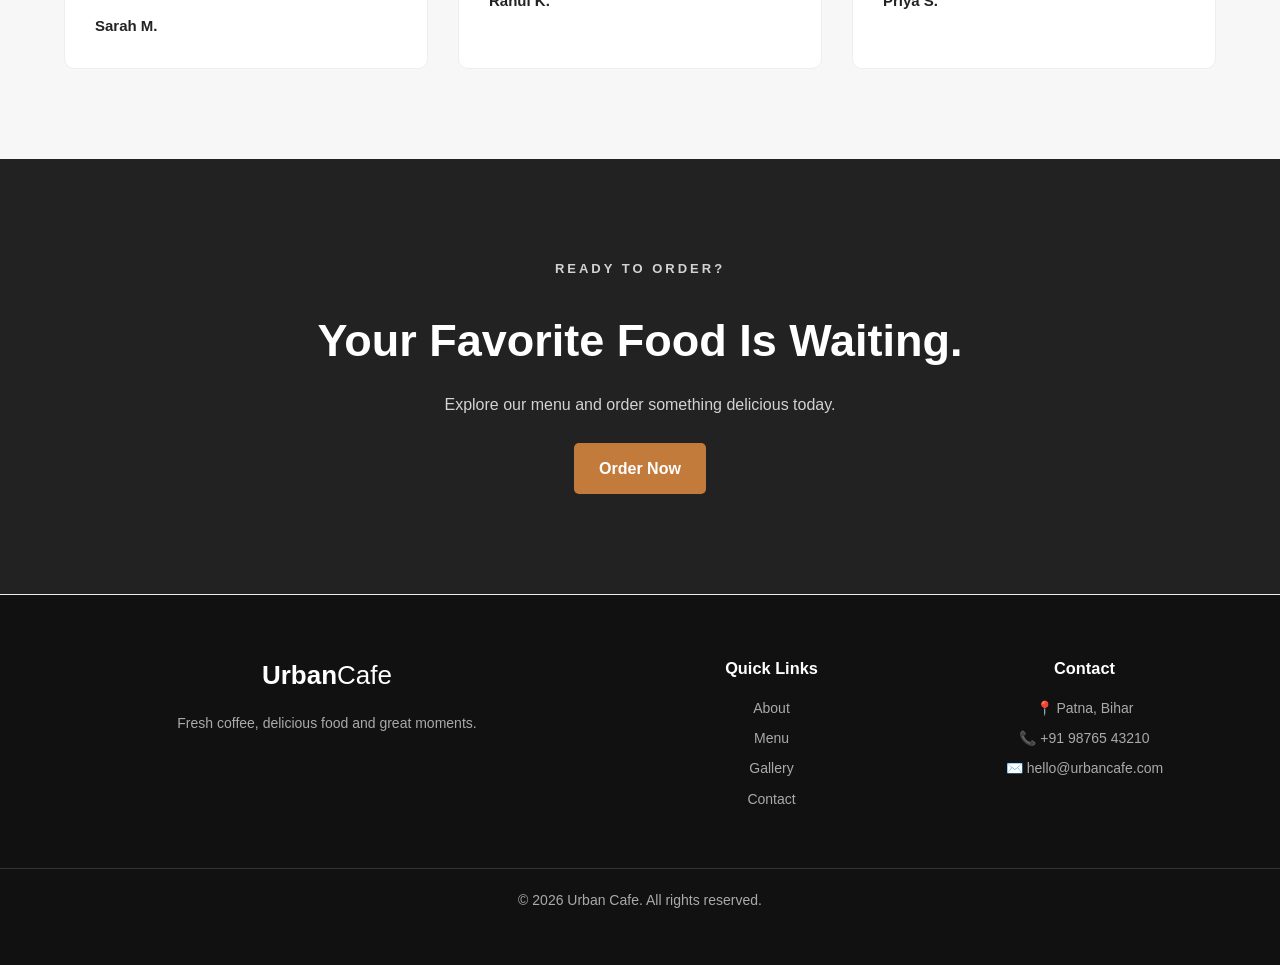
==== commit ac8439e0: "Update" ====
--- a/index.html
+++ b/index.html
@@ -4,7 +4,7 @@
 
 <head>
 
-```
+
 <meta charset="UTF-8">
 
 <meta name="viewport" content="width=device-width, initial-scale=1.0">
@@ -34,7 +34,7 @@
 
 
 <link rel="stylesheet" href="CSS/style.css">
-```
+
 
 </head>
 
@@ -46,7 +46,7 @@
 
 <header class="header">
 
-```
+
 <div class="container navbar">
 
     <a href="index.html" class="logo">
@@ -77,7 +77,7 @@
     </a>
 
 </div>
-```
+
 
 </header>
 
@@ -93,7 +93,7 @@
 
 <section class="hero">
 
-```
+
 <div class="container hero-content">
 
     <div class="hero-text">
@@ -131,7 +131,7 @@
     </div>
 
 </div>
-```
+
 
 </section>
 
@@ -141,7 +141,7 @@
 
 <section class="section">
 
-```
+
 <div class="container">
 
     <div class="section-heading">
@@ -301,7 +301,7 @@
     </div>
 
 </div>
-```
+
 
 </section>
 
@@ -311,7 +311,7 @@
 
 <section class="about-section">
 
-```
+
 <div class="container about-grid">
 
 
@@ -354,7 +354,7 @@
     </div>
 
 </div>
-```
+
 
 </section>
 
@@ -462,7 +462,7 @@
     </div>
 
 </div>
-```
+
 
 </section>
 
@@ -472,7 +472,7 @@
 
 <section class="testimonial-section">
 
-```
+
 <div class="container">
 
 
@@ -551,7 +551,7 @@
     </div>
 
 </div>
-```
+
 
 </section>
 
@@ -561,7 +561,7 @@
 
 <section class="cta-section">
 
-```
+
 <div class="container cta-content">
 
     <p class="section-subtitle">
@@ -581,7 +581,7 @@
     </a>
 
 </div>
-```
+
 
 </section>
 
@@ -593,7 +593,7 @@
 
 <footer class="footer">
 
-```
+
 <div class="container footer-grid">
 
 
@@ -658,10 +658,12 @@
     </p>
 
 </div>
-```
+
 
 </footer>
 
+<button id="back-to-top" aria-label="Back to top">↑</button>
+
 <script src="js/main.js"></script>
 
 </body>
--- a/CSS/style.css
+++ b/CSS/style.css
@@ -1895,3 +1895,178 @@
     }
 
 }
+
+/* =========================
+   BACK TO TOP
+========================= */
+
+#back-to-top {
+    position: fixed;
+    right: 20px;
+    bottom: 20px;
+    width: 45px;
+    height: 45px;
+    border: none;
+    border-radius: 50%;
+    background: #6f4e37;
+    color: white;
+    font-size: 22px;
+    cursor: pointer;
+    display: none;
+    z-index: 999;
+    box-shadow: 0 5px 15px rgba(0, 0, 0, 0.2);
+}
+
+#back-to-top.show {
+    display: block;
+}
+
+#back-to-top:hover {
+    transform: translateY(-3px);
+}
+
+html {
+    scroll-behavior: smooth;
+}
+
+/* =========================
+   SCROLL REVEAL
+========================= */
+
+.reveal {
+    opacity: 0;
+    transform: translateY(30px);
+    transition: opacity 0.7s ease, transform 0.7s ease;
+}
+
+.reveal.active {
+    opacity: 1;
+    transform: translateY(0);
+}
+
+.btn,
+.order-btn,
+.add-to-cart {
+    transition: transform 0.25s ease, box-shadow 0.25s ease;
+}
+
+.btn:hover,
+.order-btn:hover,
+.add-to-cart:hover {
+    transform: translateY(-2px);
+}
+
+/* =========================
+   FINAL RESPONSIVE POLISH
+========================= */
+
+@media (max-width: 768px) {
+
+    .container {
+        width: 92%;
+        margin: auto;
+    }
+
+    .navbar {
+        min-height: 70px;
+    }
+
+    .logo {
+        font-size: 22px;
+    }
+
+    .order-btn {
+        display: none;
+    }
+
+    .hero {
+        min-height: 80vh;
+        padding: 80px 0;
+        text-align: center;
+    }
+
+    .hero h1 {
+        font-size: 38px;
+        line-height: 1.15;
+    }
+
+    .hero p {
+        font-size: 16px;
+    }
+
+    .about-story-grid {
+        grid-template-columns: 1fr;
+        gap: 30px;
+    }
+
+    .about-image img {
+        width: 100%;
+        height: auto;
+    }
+
+    .features-grid {
+        grid-template-columns: 1fr;
+        gap: 20px;
+    }
+
+    .gallery-grid {
+        grid-template-columns: 1fr;
+    }
+
+    .order-layout {
+        grid-template-columns: 1fr;
+    }
+
+    .contact-grid {
+        grid-template-columns: 1fr;
+    }
+
+    .section-heading h2 {
+        font-size: 30px;
+    }
+
+    .cta-section {
+        padding: 60px 20px;
+        text-align: center;
+    }
+
+}
+
+@media (max-width: 480px) {
+
+    .hero h1 {
+        font-size: 32px;
+    }
+
+    .hero {
+        padding: 70px 0;
+    }
+
+    .btn {
+        width: 100%;
+        text-align: center;
+    }
+
+    .product-card {
+        width: 100%;
+    }
+
+    .feature-card {
+        padding: 25px 20px;
+    }
+
+    .about-content h2,
+    .mission-box h2 {
+        font-size: 28px;
+    }
+
+    .footer {
+        text-align: center;
+    }
+
+}
+
+html,
+body {
+    overflow-x: hidden;
+}
